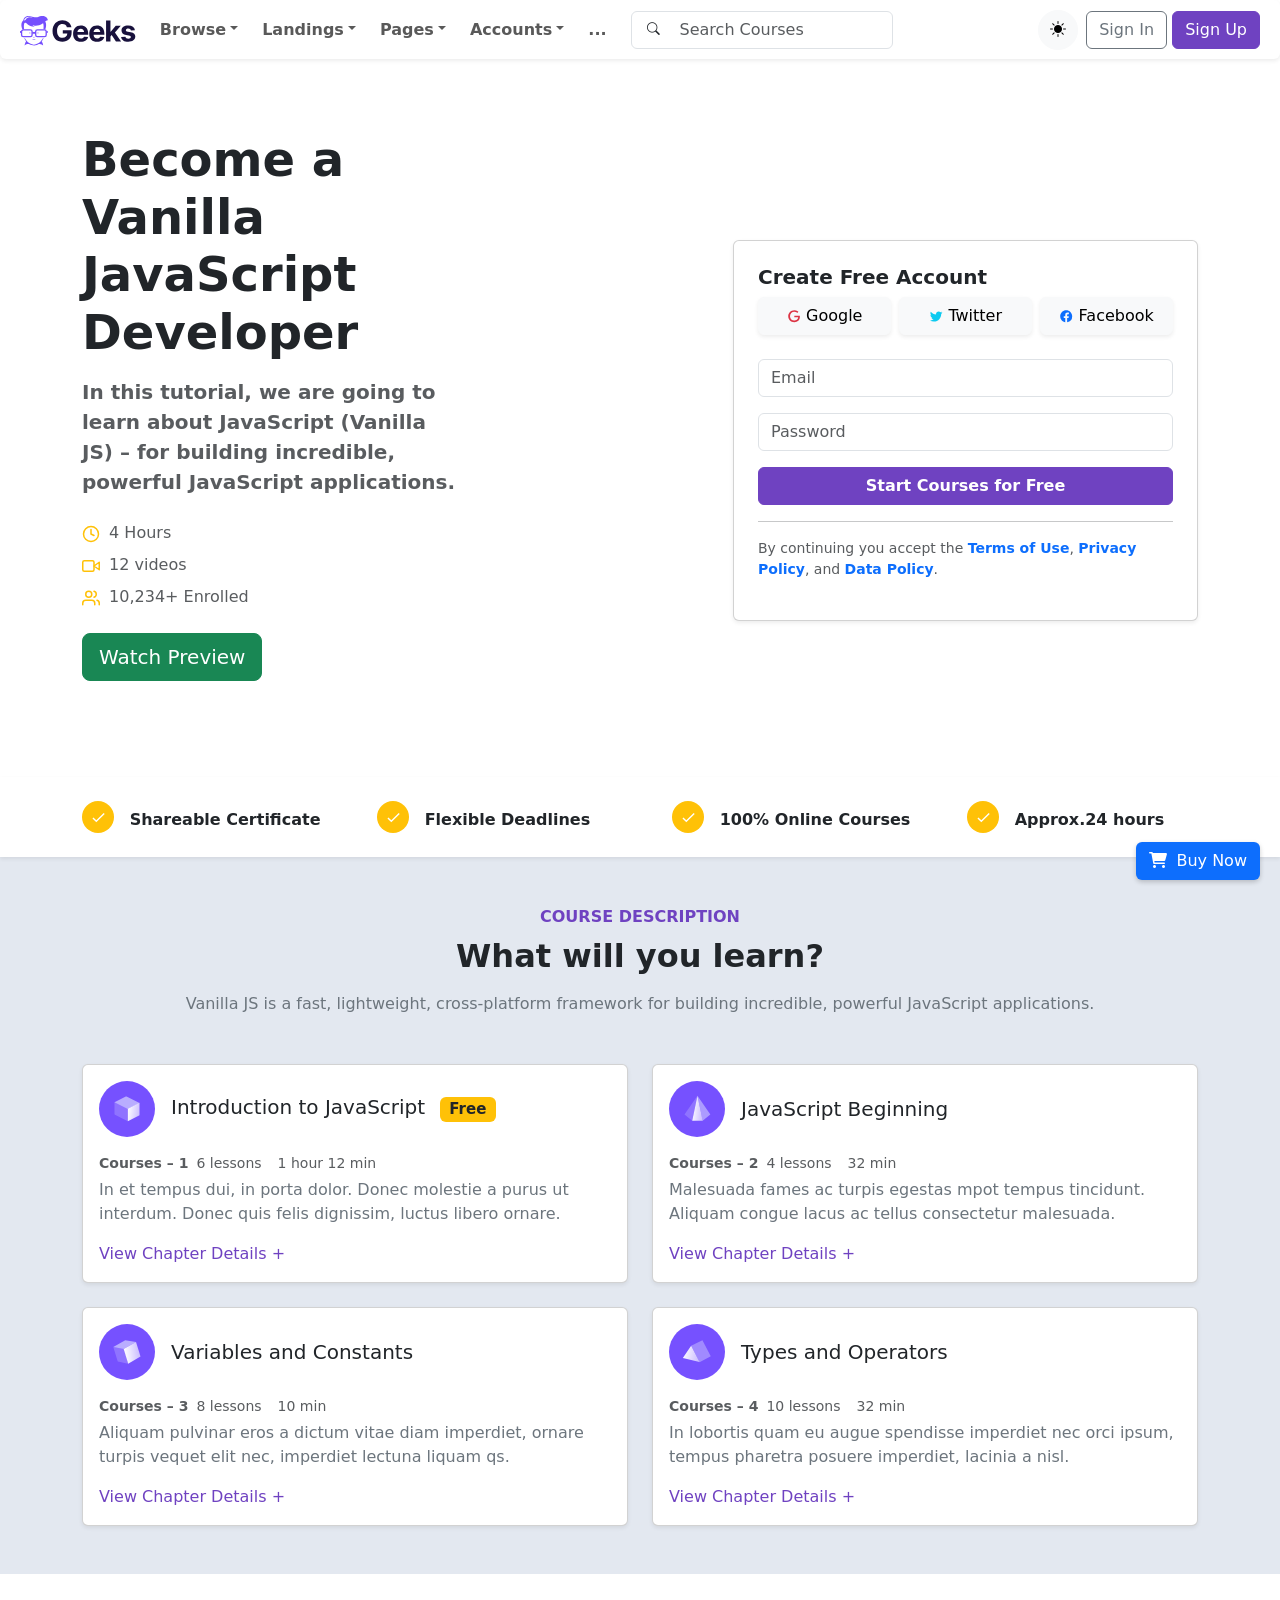
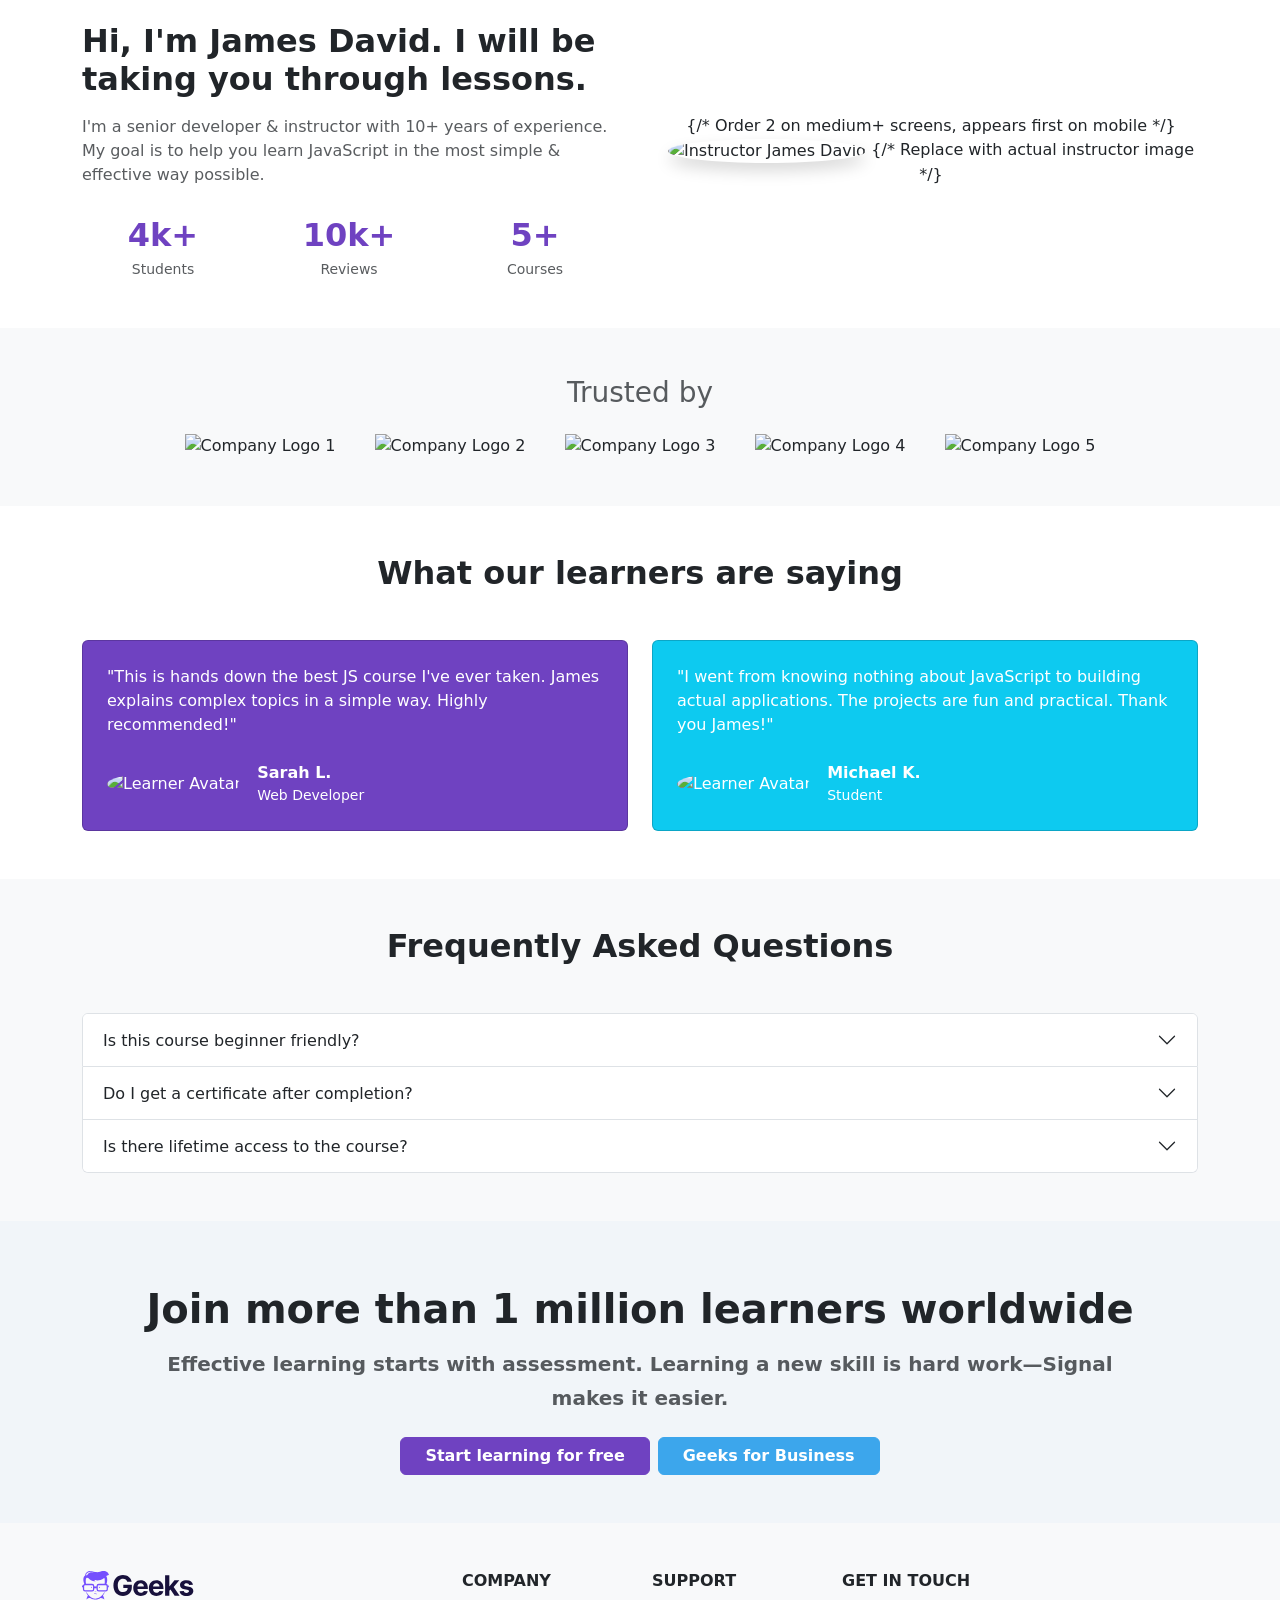
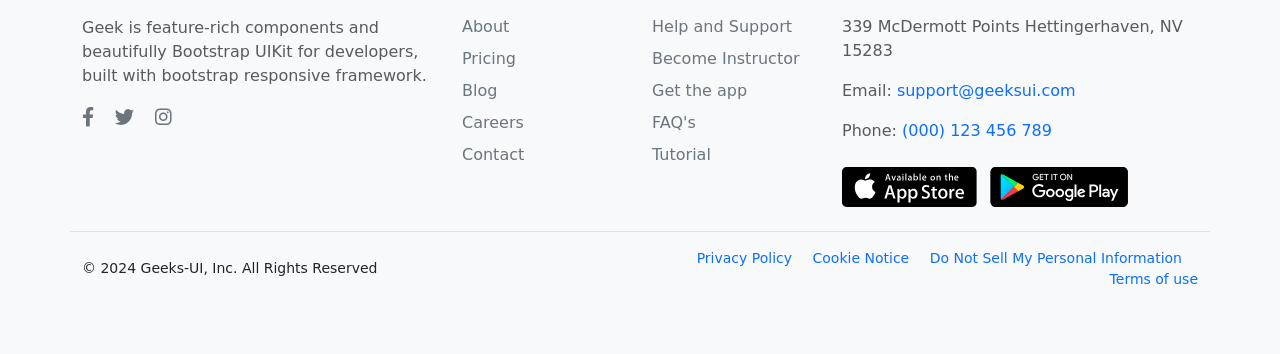
==== index.html @ 20772bb6 "card section finished" ====
<!DOCTYPE html>
<html lang="en">
  <head>
    <meta charset="utf-8" />
    <meta name="viewport" content="width=device-width, initial-scale=1" />

    <link
      href="https://cdn.jsdelivr.net/npm/bootstrap@5.3.3/dist/css/bootstrap.min.css"
      rel="stylesheet"
      integrity="sha384-QWTKZyjpPEjISv5WaRU9OFeRpok6YctnYmDr5pNlyT2bRjXh0JMhjY6hW+ALEwIH"
      crossorigin="anonymous"
    />
    <link
      rel="stylesheet"
      href="https://cdnjs.cloudflare.com/ajax/libs/font-awesome/6.0.0-beta3/css/all.min.css"
    />
    <link
      rel="stylesheet"
      href="https://cdn.jsdelivr.net/npm/bootstrap-icons@1.11.3/font/bootstrap-icons.min.css"
    />

    <link rel="stylesheet" href="style.css" />

    <title>Vanilla JavaScript Developer Course</title>
  </head>
  <body class="m-0 h-100">
    <section>
      <nav
        class="navbar navbar-expand-lg navbar-light bg-white shadow-sm p-2 rounded mb-4"
      >
        <div class="container-fluid">
          <!-- Logo -->
          <a class="navbar-brand fw-bold" href="#">
            <img
              src="./images/logo.svg"
              alt="geeks logo"
              height="30"
              class="d-inline-block align-text-top"
            />
          </a>

          <!-- Toggler -->
          <button
            class="navbar-toggler collapsed"
            type="button"
            data-bs-toggle="collapse"
            data-bs-target="#mainNavbar"
            aria-controls="mainNavbar"
            aria-expanded="false"
            aria-label="Toggle navigation"
          >
            <span class="navbar-toggler-icon"> <span></span></span>
          </button>

          <!-- Menu -->
          <div class="collapse navbar-collapse" id="mainNavbar">
            <ul class="navbar-nav flex-column flex-lg-row gap-lg-2 fw-semibold">
              <!-- Dropdown: Browse -->
              <li class="nav-item dropdown">
                <a
                  class="nav-link dropdown-toggle"
                  href="#"
                  id="browseDropdown"
                  role="button"
                  data-bs-toggle="dropdown"
                  aria-expanded="false"
                  >Browse</a
                >

                <ul class="dropdown-menu" aria-labelledby="browseDropdown">
                  <li><a class="dropdown-item" href="#">Web Development</a></li>
                  <li><a class="dropdown-item" href="#">Design</a></li>
                  <li><a class="dropdown-item" href="#">Mobile App</a></li>
                  <li><a class="dropdown-item" href="#">IT Software</a></li>
                  <li><a class="dropdown-item" href="#">Marketing</a></li>
                  <li><a class="dropdown-item" href="#">Music</a></li>
                  <li><a class="dropdown-item" href="#">Life Style</a></li>
                  <li><a class="dropdown-item" href="#">Business</a></li>
                  <li><a class="dropdown-item" href="#">Photography</a></li>
                </ul>
              </li>

              <!-- Dropdown: Landings -->
              <li class="nav-item dropdown">
                <a
                  class="nav-link dropdown-toggle"
                  href="#"
                  id="landingDropdown"
                  role="button"
                  data-bs-toggle="dropdown"
                  aria-expanded="false"
                  >Landings</a
                >

                <ul class="dropdown-menu" aria-labelledby="landingDropdown">
                  <li>
                    <a class="dropdown-item disabled" href="#">LANDINGS</a>
                  </li>
                  <li><a class="dropdown-item" href="#">Mentor</a></li>
                  <li>
                    <a class="dropdown-item" href="#">Education</a>
                  </li>
                  <li>
                    <a class="dropdown-item" href="#">Home Academy</a>
                  </li>
                  <li>
                    <a class="dropdown-item" href="#">Courses</a>
                  </li>
                  <li>
                    <a class="dropdown-item" href="#">Lead Course</a>
                  </li>
                  <li>
                    <a class="dropdown-item" href="#">Request Access</a>
                  </li>
                  <li>
                    <a class="dropdown-item" href="#">SaaS</a>
                  </li>
                  <li>
                    <a class="dropdown-item" href="#">Job Listing</a>
                  </li>
                </ul>
              </li>

              <!-- Dropdown: Pages -->
              <li class="nav-item dropdown">
                <a
                  class="nav-link dropdown-toggle"
                  href="#"
                  id="pagesDropdown"
                  role="button"
                  data-bs-toggle="dropdown"
                  aria-expanded="false"
                  >Pages</a
                >
                <ul class="dropdown-menu" aria-labelledby="pagesDropdown">
                  <li>
                    <a class="dropdown-item" href="#">Courses</a>
                  </li>
                  <li>
                    <a class="dropdown-item" href="#">Paths</a>
                  </li>
                  <li>
                    <a class="dropdown-item" href="#">Blog</a>
                  </li>
                  <li>
                    <a class="dropdown-item" href="#">Career</a>
                  </li>
                  <li>
                    <a class="dropdown-item" href="#">Portfolio</a>
                  </li>
                  <li>
                    <a class="dropdown-item" href="#">Mentor</a>
                  </li>
                  <li>
                    <a class="dropdown-item" href="#">Job</a>
                  </li>
                  <li>
                    <a class="dropdown-item" href="#">Specialty</a>
                  </li>
                  <li><hr class="dropdown-divider" /></li>
                  <li>
                    <a class="dropdown-item" href="#">About</a>
                  </li>
                  <li>
                    <a class="dropdown-item" href="#">Help Center</a>
                  </li>
                  <li>
                    <a class="dropdown-item" href="#">Pricing</a>
                  </li>
                  <li>
                    <a class="dropdown-item" href="#">Compare Plan</a>
                  </li>
                  <li>
                    <a class="dropdown-item" href="#">Contact</a>
                  </li>
                </ul>
              </li>

              <!-- Dropdown: Accounts -->
              <li class="nav-item dropdown">
                <a
                  class="nav-link dropdown-toggle"
                  href="#"
                  id="accountsDropdown"
                  role="button"
                  data-bs-toggle="dropdown"
                  aria-expanded="false"
                  >Accounts</a
                >
                <ul class="dropdown-menu" aria-labelledby="accountsDropdown">
                  <li>
                    <a class="dropdown-item disabled" href="#">Accounts</a>
                  </li>
                  <li>
                    <a class="dropdown-item" href="#">Instructor</a>
                  </li>
                  <li>
                    <a class="dropdown-item" href="#">Students</a>
                  </li>
                  <li>
                    <a class="dropdown-item" href="#">Admin</a>
                  </li>
                  <li><hr class="dropdown-divider" /></li>
                  <li>
                    <a class="dropdown-item" href="#">Sign In</a>
                  </li>

                  <li>
                    <a class="dropdown-item" href="#">Sign Up</a>
                  </li>
                  <li>
                    <a class="dropdown-item" href="#">Forgot Password</a>
                  </li>
                  <li>
                    <a class="dropdown-item" href="#">Edit Profile</a>
                  </li>
                  <li>
                    <a class="dropdown-item" href="#">Security</a>
                  </li>
                  <li>
                    <a class="dropdown-item" href="#">Social Profiles</a>
                  </li>
                  <li>
                    <a class="dropdown-item" href="#">Notifications</a>
                  </li>
                  <li>
                    <a class="dropdown-item" href="#">Privacy Settings</a>
                  </li>
                  <li>
                    <a class="dropdown-item" href="#">Delete Profile</a>
                  </li>
                  <li>
                    <a class="dropdown-item" href="#">Linked Accounts</a>
                  </li>
                </ul>
              </li>

              <!-- Dropdown: ... -->
              <li class="nav-item dropdown">
                <a
                  class="nav-link"
                  href="#"
                  id="moreDropdown"
                  role="button"
                  data-bs-toggle="dropdown"
                  aria-expanded="false"
                  >...</a
                >
                <ul class="dropdown-menu" aria-labelledby="moreDropdown">
                  <li>
                    <a class="dropdown-item" href="#">
                      <div>Documentation</div>
                      <small class="text-muted"
                        >Browse the all documentation</small
                      >
                    </a>
                  </li>
                  <li>
                    <a class="dropdown-item" href="#">
                      <div>
                        Snippets <span class="custom-bg-blue">New</span>
                      </div>
                      <small class="text-muted">Bunch of Snippet</small>
                    </a>
                  </li>
                  <li>
                    <a class="dropdown-item" href="#">
                      <div>Changelog v3.0.0</div>
                      <small class="text-muted">See what's new</small>
                    </a>
                  </li>
                </ul>
              </li>
            </ul>

            <!-- Search -->
            <form class="d-flex mt-3 mt-lg-0 ms-lg-3 position-relative">
              <i
                class="bi bi-search position-absolute top-50 start-0 translate-middle-y ms-3"
                style="font-size: 0.8rem"
              ></i>
              <input
                class="form-control ps-5"
                type="search"
                placeholder="Search Courses"
                aria-label="Search"
              />
            </form>

            <!-- Buttons -->
            <!-- Top layout: shown only on lg and larger screens -->
            <div
              class="d-none d-lg-flex flex-column flex-sm-row align-items-start align-items-lg-center mt-3 mt-lg-0 ms-lg-auto gap-2"
            >
              <button
                class="btn btn-light rounded-circle d-flex justify-content-center align-items-center"
                style="width: 40px; height: 40px"
              >
                <i class="bi bi-sun-fill"></i>
              </button>
              <div>
                <a href="#" class="btn btn-outline-secondary">Sign In</a>
                <a href="#" class="btn text-white custom-btn-purple">Sign Up</a>
              </div>
            </div>

            <!-- Mobile layout: shown only on screens smaller than lg -->
            <div
              class="d-flex d-lg-none justify-content-between align-items-center w-100 mt-3 mt-lg-0"
            >
              <!-- Left side: Sun button -->
              <button
                class="btn btn-light rounded-circle d-flex justify-content-center align-items-center"
                style="width: 40px; height: 40px"
              >
                <i class="bi bi-sun-fill"></i>
              </button>

              <!-- Right side: Sign In / Sign Up -->
              <div>
                <a href="#" class="btn btn-outline-secondary">Sign In</a>
                <a href="#" class="btn text-white custom-btn-purple">Sign Up</a>
              </div>
            </div>
          </div>
        </div>
      </nav>
    </section>
    <section class="py-5">
      <div class="container">
        <div class="d-lg-flex g-4 align-items-center">
          <div class="d-flex justify-content-center justify-content-lg-start">
            <div class="col-lg-7 text-center text-lg-start">
              <h1 class="display-5 fw-bold mb-3 ls-sm">
                Become a Vanilla
                <br />JavaScript Developer
              </h1>
              <p class="lead mb-4 text-muted fw-semibold">
                In this tutorial, we are going to learn about JavaScript
                (Vanilla JS) – for building incredible, powerful JavaScript
                applications.
              </p>
              <ul class="list-unstyled mb-4">
                <li class="mb-2">
                  <svg
                    xmlns="http://www.w3.org/2000/svg"
                    width="18"
                    height="18"
                    viewBox="0 0 24 24"
                    fill="none"
                    stroke="currentColor"
                    stroke-width="2"
                    stroke-linecap="round"
                    stroke-linejoin="round"
                    class="me-1 text-warning"
                  >
                    <circle cx="12" cy="12" r="10"></circle>
                    <polyline points="12 6 12 12 16 14"></polyline>
                  </svg>
                  <a class="text-muted me-2">4 Hours</a>
                </li>

                <li class="mb-2">
                  <svg
                    xmlns="http://www.w3.org/2000/svg"
                    width="18"
                    height="18"
                    viewBox="0 0 24 24"
                    fill="none"
                    stroke="currentColor"
                    stroke-width="2"
                    stroke-linecap="round"
                    stroke-linejoin="round"
                    class="me-1 text-warning"
                  >
                    <polygon points="23 7 16 12 23 17 23 7"></polygon>
                    <rect
                      x="1"
                      y="5"
                      width="15"
                      height="14"
                      rx="2"
                      ry="2"
                    ></rect>
                  </svg>
                  <a class="text-muted me-2">12 videos</a>
                </li>

                <li class="mb-2">
                  <svg
                    xmlns="http://www.w3.org/2000/svg"
                    width="18"
                    height="18"
                    viewBox="0 0 24 24"
                    fill="none"
                    stroke="currentColor"
                    stroke-width="2"
                    stroke-linecap="round"
                    stroke-linejoin="round"
                    class="me-1 text-warning"
                  >
                    <path d="M17 21v-2a4 4 0 0 0-4-4H5a4 4 0 0 0-4 4v2"></path>
                    <circle cx="9" cy="7" r="4"></circle>
                    <path d="M23 21v-2a4 4 0 0 0-3-3.87"></path>
                    <path d="M16 3.13a4 4 0 0 1 0 7.75"></path>
                  </svg>
                  <a class="text-muted me-2">10,234+ Enrolled</a>
                </li>
              </ul>
              <a href="#" class="btn btn-success btn-lg mb-5">Watch Preview</a>
            </div>
          </div>

          <div class="col-lg-5">
            <div class="card shadow-sm">
              <div class="card-body p-4">
                <h5 class="card-title fw-bold">Create Free Account</h5>

                <div class="row g-2 mb-4">
                  <div class="col-4">
                    <button
                      type="button"
                      class="btn btn-light shadow-sm w-100 btn-social"
                    >
                      <svg
                        viewBox="0 0 24 24"
                        style="width: 0.9rem; height: 0.9rem"
                        role="presentation"
                        class="text-danger"
                      >
                        <path
                          d="M21.35,11.1H12.18V13.83H18.69C18.36,17.64 15.19,19.27 12.19,19.27C8.36,19.27 5,16.25 5,12C5,7.9 8.2,4.73 12.2,4.73C15.29,4.73 17.1,6.7 17.1,6.7L19,4.72C19,4.72 16.56,2 12.1,2C6.42,2 2.03,6.8 2.03,12C2.03,17.05 6.16,22 12.25,22C17.6,22 21.5,18.33 21.5,12.91C21.5,11.76 21.35,11.1 21.35,11.1V11.1Z"
                          style="fill: currentcolor"
                        ></path>
                      </svg>
                      Google
                    </button>
                  </div>
                  <div class="col-4">
                    <button
                      type="button"
                      class="btn btn-light shadow-sm w-100 btn-social"
                    >
                      <svg
                        viewBox="0 0 24 24"
                        style="width: 0.9rem; height: 0.9rem"
                        role="presentation"
                        class="text-info"
                      >
                        <path
                          d="M22.46,6C21.69,6.35 20.86,6.58 20,6.69C20.88,6.16 21.56,5.32 21.88,4.31C21.05,4.81 20.13,5.16 19.16,5.36C18.37,4.5 17.26,4 16,4C13.65,4 11.73,5.92 11.73,8.29C11.73,8.63 11.77,8.96 11.84,9.27C8.28,9.09 5.11,7.38 3,4.79C2.63,5.42 2.42,6.16 2.42,6.94C2.42,8.43 3.17,9.75 4.33,10.5C3.62,10.5 2.96,10.3 2.38,10C2.38,10 2.38,10 2.38,10.03C2.38,12.11 3.86,13.85 5.82,14.24C5.46,14.34 5.08,14.39 4.69,14.39C4.42,14.39 4.15,14.36 3.89,14.31C4.43,16 6,17.26 7.89,17.29C6.43,18.45 4.58,19.13 2.56,19.13C2.22,19.13 1.88,19.11 1.54,19.07C3.44,20.29 5.7,21 8.12,21C16,21 20.33,14.46 20.33,8.79C20.33,8.6 20.33,8.42 20.32,8.23C21.16,7.63 21.88,6.87 22.46,6Z"
                          style="fill: currentcolor"
                        ></path>
                      </svg>
                      Twitter
                    </button>
                  </div>
                  <div class="col-4">
                    <button
                      type="button"
                      class="btn btn-light shadow-sm w-100 btn-social"
                    >
                      <svg
                        viewBox="0 0 24 24"
                        style="width: 0.9rem; height: 0.9rem"
                        role="presentation"
                        class="text-primary"
                      >
                        <path
                          d="M12 2.04C6.5 2.04 2 6.53 2 12.06C2 17.06 5.66 21.21 10.44 21.96V14.96H7.9V12.06H10.44V9.85C10.44 7.34 11.93 5.96 14.22 5.96C15.31 5.96 16.45 6.15 16.45 6.15V8.62H15.19C13.95 8.62 13.56 9.39 13.56 10.18V12.06H16.34L15.89 14.96H13.56V21.96A10 10 0 0 0 22 12.06C22 6.53 17.5 2.04 12 2.04Z"
                          style="fill: currentcolor"
                        ></path>
                      </svg>
                      Facebook
                    </button>
                  </div>
                </div>

                <form>
                  <div class="mb-3">
                    <input
                      type="email"
                      class="form-control"
                      id="email"
                      placeholder="Email"
                    />
                  </div>
                  <div class="mb-3">
                    <input
                      type="password"
                      class="form-control"
                      id="password"
                      placeholder="Password"
                    />
                  </div>
                  <div class="d-grid">
                    <button
                      type="submit"
                      class="btn btn-primary fw-bold custom-btn-purple"
                    >
                      Start Courses for Free
                    </button>
                  </div>
                </form>

                <hr />
                <p class="small text-muted mt-3">
                  By continuing you accept the
                  <a href="#" class="text-decoration-none fw-semibold"
                    >Terms of Use</a
                  >,
                  <a href="#" class="text-decoration-none fw-semibold"
                    >Privacy Policy</a
                  >, and
                  <a href="#" class="text-decoration-none fw-semibold"
                    >Data Policy</a
                  >.
                </p>
              </div>
            </div>
          </div>
        </div>
      </div>
    </section>
    <section class="py-4 shadow-sm position-relative bg-white">
      <div class="container">
        <div class="d-lg-flex gap-3">
          <div class="col-lg-3 col-md-6 col-sm-12">
            <div class="text-dark fw-semi-bold lh-1 fs-4 mb-3 mb-lg-0">
              <span
                class="d-inline-flex justify-content-center align-items-center rounded-circle bg-warning text-white me-2"
                style="width: 32px; height: 32px"
              >
                <svg
                  viewBox="0 0 24 24"
                  style="width: 1.05rem; height: 1.05rem"
                  role="presentation"
                >
                  <path
                    d="M21,7L9,19L3.5,13.5L4.91,12.09L9,16.17L19.59,5.59L21,7Z"
                    fill="currentColor"
                  ></path>
                </svg>
              </span>

              <span class="fs-6 fw-semibold">Shareable Certificate</span>
            </div>
          </div>
          <div class="col-lg-3 col-md-6 col-sm-12">
            <div class="text-dark fw-semi-bold lh-1 fs-4 mb-3 mb-lg-0">
              <span
                class="d-inline-flex justify-content-center align-items-center rounded-circle bg-warning text-white me-2"
                style="width: 32px; height: 32px"
              >
                <svg
                  viewBox="0 0 24 24"
                  style="width: 1.05rem; height: 1.05rem"
                  role="presentation"
                >
                  <path
                    d="M21,7L9,19L3.5,13.5L4.91,12.09L9,16.17L19.59,5.59L21,7Z"
                    fill="currentColor"
                  ></path>
                </svg>
              </span>

              <span class="fs-6 fw-semibold">Flexible Deadlines</span>
            </div>
          </div>
          <div class="col-lg-3 col-md-6 col-sm-12">
            <div class="text-dark fw-semi-bold lh-1 fs-4 mb-3 mb-lg-0">
              <span
                class="d-inline-flex justify-content-center align-items-center rounded-circle bg-warning text-white me-2"
                style="width: 32px; height: 32px"
              >
                <svg
                  viewBox="0 0 24 24"
                  style="width: 1.05rem; height: 1.05rem"
                  role="presentation"
                >
                  <path
                    d="M21,7L9,19L3.5,13.5L4.91,12.09L9,16.17L19.59,5.59L21,7Z"
                    fill="currentColor"
                  ></path>
                </svg>
              </span>

              <span class="fs-6 fw-semibold">100% Online Courses</span>
            </div>
          </div>
          <div class="col-lg-3 col-md-6 col-sm-12">
            <div class="text-dark fw-semi-bold lh-1 fs-4 mb-3 mb-lg-0">
              <span
                class="d-inline-flex justify-content-center align-items-center rounded-circle bg-warning text-white me-2"
                style="width: 32px; height: 32px"
              >
                <svg
                  viewBox="0 0 24 24"
                  style="width: 1.05rem; height: 1.05rem"
                  role="presentation"
                >
                  <path
                    d="M21,7L9,19L3.5,13.5L4.91,12.09L9,16.17L19.59,5.59L21,7Z"
                    fill="currentColor"
                  ></path>
                </svg>
              </span>

              <span class="fs-6 fw-semibold">Approx.24 hours</span>
            </div>
          </div>
        </div>
      </div>
    </section>

    <section class="py-5" style="background-color: #e3e8f0">
        <div class="container">
          <!-- Header -->
          <p class="text-center text-uppercase custom-text-purple mb-2 small fs-6 fw-semibold">Course Description</p>
          <h2 class="text-center fw-bold mb-3">What will you learn?</h2>
          <p class="text-center text-secondary mb-5">
            Vanilla JS is a fast, lightweight, cross-platform framework for building incredible, powerful JavaScript applications.
          </p>
      
          <!-- Cards Grid -->
          <div class="row row-cols-1 row-cols-md-2 g-4">
            <!-- Card 1 -->
            <div class="col">
              <div class="card h-100 shadow-sm">
                <div class="card-body">
                  <div class="d-flex align-items-center mb-3">
                    <div class="icon-circle me-3">
                      <img src="./images/java-intro.svg" alt="" style="width:60px; height:60px;">
                    </div>
                    <h5 class="card-title mb-0">
                      Introduction to JavaScript
                      <span class="badge bg-warning text-dark ms-2">Free</span>
                    </h5>
                  </div>
                  <p class="text-muted small mb-1">
                    <strong>Courses – 1</strong><span class="mx-2">6 lessons</span><span class="mx-2">1 hour 12 min</span>
                  </p>
                  <p class="text-secondary mb-3">
                    In et tempus dui, in porta dolor. Donec molestie a purus ut interdum. Donec quis felis dignissim, luctus libero ornare.
                  </p>
                  <a href="#" class="custom-text-purple text-decoration-none">View Chapter Details +</a>
                </div>
              </div>
            </div>
      
            <!-- Card 2 -->
            <div class="col">
              <div class="card h-100 shadow-sm">
                <div class="card-body">
                  <div class="d-flex align-items-center mb-3">
                    <div class="icon-circle me-3">
                      <img src="./images/javascript.svg" alt="" style="width:60px; height:60px;">
                    </div>
                    <h5 class="card-title mb-0">JavaScript Beginning</h5>
                  </div>
                  <p class="text-muted small mb-1">
                    <strong>Courses – 2</strong><span class="mx-2">4 lessons</span><span class="mx-2">32 min</span>
                  </p>
                  <p class="text-secondary mb-3">
                    Malesuada fames ac turpis egestas mpot tempus tincidunt. Aliquam congue lacus ac tellus consectetur malesuada.
                  </p>
                  <a href="#" class="custom-text-purple text-decoration-none">View Chapter Details +</a>
                </div>
              </div>
            </div>
      
            <!-- Card 3 -->
            <div class="col">
              <div class="card h-100 shadow-sm">
                <div class="card-body">
                  <div class="d-flex align-items-center mb-3">
                    <div class="icon-circle me-3">
                      <img src="./images/Variables-Constants.svg" alt="" style="width:60px; height:60px;">
                    </div>
                    <h5 class="card-title mb-0">Variables and Constants</h5>
                  </div>
                  <p class="text-muted small mb-1">
                    <strong>Courses – 3</strong><span class="mx-2">8 lessons</span><span class="mx-2">10 min</span>
                  </p>
                  <p class="text-secondary mb-3">
                    Aliquam pulvinar eros a dictum vitae diam imperdiet, ornare turpis vequet elit nec, imperdiet lectuna liquam qs.
                  </p>
                  <a href="#" class="custom-text-purple text-decoration-none">View Chapter Details +</a>
                </div>
              </div>
            </div>
      
            <!-- Card 4 -->
            <div class="col">
              <div class="card h-100 shadow-sm">
                <div class="card-body">
                  <div class="d-flex align-items-center mb-3">
                    <div class="icon-circle me-3">
                      <img src="./images/Types-Operators.svg" alt="" style="width:60px; height:60px;">
                    </div>
                    <h5 class="card-title mb-0">Types and Operators</h5>
                  </div>
                  <p class="text-muted small mb-1">
                    <strong>Courses – 4</strong><span class="mx-2">10 lessons</span><span class="mx-2">32 min</span>
                  </p>
                  <p class="text-secondary mb-3">
                    In lobortis quam eu augue spendisse imperdiet nec orci ipsum, tempus pharetra posuere imperdiet, lacinia a nisl.
                  </p>
                  <a href="#" class="custom-text-purple text-decoration-none">View Chapter Details +</a>
                </div>
              </div>
            </div>
          </div>
        </div>
      </section>
    </section>

    <section class="py-5">
      <div class="container">
        <div class="row g-5 align-items-center">
          <div class="col-md-6 order-md-1">
            <h2 class="fw-bold mb-3">
              Hi, I'm James David. I will be taking you through lessons.
            </h2>
            <p class="text-muted mb-4">
              I'm a senior developer & instructor with 10+ years of experience.
              My goal is to help you learn JavaScript in the most simple &
              effective way possible.
            </p>
            <div class="row text-center">
              <div class="col-4">
                <div class="fs-2 fw-bold custom-text-purple">4k+</div>
                <div class="text-muted small">Students</div>
              </div>
              <div class="col-4">
                <div class="fs-2 fw-bold custom-text-purple">10k+</div>
                <div class="text-muted small">Reviews</div>
              </div>
              <div class="col-4">
                <div class="fs-2 fw-bold custom-text-purple">5+</div>
                <div class="text-muted small">Courses</div>
              </div>
            </div>
          </div>
          <div class="col-md-6 order-md-2 text-center">
            {/* Order 2 on medium+ screens, appears first on mobile */}
            <img
              src="https://via.placeholder.com/300"
              class="img-fluid rounded-circle shadow"
              alt="Instructor James David"
            />
            {/* Replace with actual instructor image */}
          </div>
        </div>
      </div>
    </section>

    <section class="py-5 bg-light">
      <div class="container text-center">
        <h3 class="text-muted mb-4">Trusted by</h3>
        <div class="row justify-content-center align-items-center g-4">
          <div class="col-6 col-sm-4 col-md-2">
            <img src="" class="img-fluid" alt="Company Logo 1" />
          </div>
          <div class="col-6 col-sm-4 col-md-2">
            <img src="" class="img-fluid" alt="Company Logo 2" />
          </div>
          <div class="col-6 col-sm-4 col-md-2">
            <img src="" class="img-fluid" alt="Company Logo 3" />
          </div>
          <div class="col-6 col-sm-4 col-md-2">
            <img src="" class="img-fluid" alt="Company Logo 4" />
          </div>
          <div class="col-6 col-sm-4 col-md-2">
            <img src="" class="img-fluid" alt="Company Logo 5" />
          </div>
        </div>
      </div>
    </section>

    <section class="py-5">
      <div class="container">
        <h2 class="text-center fw-bold mb-5">What our learners are saying</h2>
        <div class="row g-4">
          <div class="col-md-6">
            <div class="card h-100 text-white custom-bg-purple">
              <div class="card-body p-4">
                <p class="card-text mb-4">
                  "This is hands down the best JS course I've ever taken. James
                  explains complex topics in a simple way. Highly recommended!"
                </p>
                <div class="d-flex align-items-center">
                  <img
                    src="https://via.placeholder.com/50"
                    class="rounded-circle me-3"
                    alt="Learner Avatar"
                  />
                  <div>
                    <div class="fw-bold">Sarah L.</div>
                    <div class="small">Web Developer</div>
                  </div>
                </div>
              </div>
            </div>
          </div>
          <div class="col-md-6">
            <div class="card h-100 text-white custom-bg-blue">
              <div class="card-body p-4">
                <p class="card-text mb-4">
                  "I went from knowing nothing about JavaScript to building
                  actual applications. The projects are fun and practical. Thank
                  you James!"
                </p>
                <div class="d-flex align-items-center">
                  <img
                    src="https://via.placeholder.com/50"
                    class="rounded-circle me-3"
                    alt="Learner Avatar"
                  />
                  <div>
                    <div class="fw-bold">Michael K.</div>
                    <div class="small">Student</div>
                  </div>
                </div>
              </div>
            </div>
          </div>
        </div>
      </div>
    </section>

    <section class="py-5 bg-light">
      <div class="container">
        <h2 class="text-center fw-bold mb-5">Frequently Asked Questions</h2>
        <div class="accordion" id="faqAccordion">
          <div class="accordion-item">
            <h2 class="accordion-header" id="headingOne">
              <button
                class="accordion-button collapsed"
                type="button"
                data-bs-toggle="collapse"
                data-bs-target="#collapseOne"
                aria-expanded="false"
                aria-controls="collapseOne"
              >
                Is this course beginner friendly?
              </button>
            </h2>
            <div
              id="collapseOne"
              class="accordion-collapse collapse"
              aria-labelledby="headingOne"
              data-bs-parent="#faqAccordion"
            >
              <div class="accordion-body">
                Yes! This course is designed for absolute beginners with no
                prior JavaScript knowledge, as well as those looking to refresh
                their skills. We start from the very basics.
              </div>
            </div>
          </div>
          <div class="accordion-item">
            <h2 class="accordion-header" id="headingTwo">
              <button
                class="accordion-button collapsed"
                type="button"
                data-bs-toggle="collapse"
                data-bs-target="#collapseTwo"
                aria-expanded="false"
                aria-controls="collapseTwo"
              >
                Do I get a certificate after completion?
              </button>
            </h2>
            <div
              id="collapseTwo"
              class="accordion-collapse collapse"
              aria-labelledby="headingTwo"
              data-bs-parent="#faqAccordion"
            >
              <div class="accordion-body">
                Absolutely! Upon successful completion of all modules and
                projects, you will receive a verifiable certificate that you can
                add to your LinkedIn profile or resume.
              </div>
            </div>
          </div>
          <div class="accordion-item">
            <h2 class="accordion-header" id="headingThree">
              <button
                class="accordion-button collapsed"
                type="button"
                data-bs-toggle="collapse"
                data-bs-target="#collapseThree"
                aria-expanded="false"
                aria-controls="collapseThree"
              >
                Is there lifetime access to the course?
              </button>
            </h2>
            <div
              id="collapseThree"
              class="accordion-collapse collapse"
              aria-labelledby="headingThree"
              data-bs-parent="#faqAccordion"
            >
              <div class="accordion-body">
                Yes, you pay once and get lifetime access to all course
                materials, including any future updates and additions. You can
                learn at your own pace.
              </div>
            </div>
          </div>
        </div>
      </div>
    </section>

    <section
      class="d-flex align-items-center justify-content-center py-lg-5 py-4"
      style="
        background-image: url(https://geeks-react.netlify.app/static/media/course-graphics.171832eb5421ed89e4654944532c6886.svg);
        background-repeat: no-repeat;
        background-size: cover;
        background-position: center; /* Good practice for cover */
        background-color: #f1f5f9;
      "
    >
      <div class="container text-center">
        <h2 class="fw-semibold mb-3 mt-3 fs-1">
          Join more than 1 million learners worldwide
        </h2>
        <p class="text-muted mb-1 fw-semibold fs-5 text-break text-center">
          Effective learning starts with assessment. Learning a new skill is
          hard work—Signal
        </p>
        <p class="text-muted mb-4 fw-semibold fs-5 text-break text-center">
          makes it easier.
        </p>
        <div class="d-grid gap-2 d-sm-flex justify-content-sm-center">
          <a
            href="#"
            class="btn btn-primary btn-md fw-semibold custom-btn-purple px-4 gap-3"
          >
            Start learning for free
          </a>
          <a href="#" class="btn btn-geeks-blue btn-md fw-semibold px-4">
            Geeks for Business
          </a>
        </div>
      </div>
    </section>

    <footer class="footer-bg pt-5 pb-5">
      <div class="container">
        <div class="row gy-4">
          <div class="col-lg-4 col-md-6 mb-4 mb-lg-0">
            <h5 class="mb-3">
              <img src="./images/logo.svg" alt="Geeks Logo Icon" />
            </h5>
            <p class="text-muted">
              Geek is feature-rich components and beautifully Bootstrap UIKit
              for developers, built with bootstrap responsive framework.
            </p>
            <div class="mt-3">
              <a href="#" class="social-icon"
                ><i class="fab fa-facebook-f"></i
              ></a>
              <a href="#" class="social-icon"><i class="fab fa-twitter"></i></a>
              <a href="#" class="social-icon"
                ><i class="fab fa-instagram"></i
              ></a>
            </div>
          </div>

          <div class="col-lg-2 col-md-6 mb-4 mb-lg-0">
            <h6 class="text-uppercase fw-bold mb-4">Company</h6>
            <ul class="list-unstyled footer-links">
              <li class="mb-2"><a href="#">About</a></li>
              <li class="mb-2"><a href="#">Pricing</a></li>
              <li class="mb-2"><a href="#">Blog</a></li>
              <li class="mb-2"><a href="#">Careers</a></li>
              <li class="mb-2"><a href="#">Contact</a></li>
            </ul>
          </div>

          <div class="col-lg-2 col-md-6 mb-4 mb-lg-0">
            <h6 class="text-uppercase fw-bold mb-4">Support</h6>
            <ul class="list-unstyled footer-links">
              <li class="mb-2"><a href="#">Help and Support</a></li>
              <li class="mb-2"><a href="#">Become Instructor</a></li>
              <li class="mb-2"><a href="#">Get the app</a></li>
              <li class="mb-2"><a href="#">FAQ's</a></li>
              <li class="mb-2"><a href="#">Tutorial</a></li>
            </ul>
          </div>

          <div class="col-lg-4 col-md-6 mb-lg-0">
            <h6 class="text-uppercase fw-bold mb-4">Get in touch</h6>
            <p class="text-muted">
              339 McDermott Points Hettingerhaven, NV 15283
            </p>
            <p class="text-muted">
              Email:
              <a href="mailto:support@geeksui.com" class="footer-links"
                >support@geeksui.com</a
              >
            </p>
            <p class="text-muted">
              Phone:
              <a href="tel:000123456789" class="footer-links"
                >(000) 123 456 789</a
              >
            </p>
            <div class="mt-2">
              <img
                src="./images/apple.svg"
                alt="Download on the App Store"
                class="app-store-btn"
              />

              <img
                class="app-store-btn"
                src="./images/google-play.svg"
                alt="Get it on Google Play"
              />
            </div>
          </div>
        </div>

        <div class="row footer-bottom mt-4 align-items-center">
          <div class="col-md-6 text-center text-md-start mb-2 mb-md-0">
            <span>© 2024 Geeks-UI, Inc. All Rights Reserved</span>
          </div>
          <div class="col-md-6 text-center text-md-end">
            <a href="#" class="footer-links me-3">Privacy Policy</a>
            <a href="#" class="footer-links me-3">Cookie Notice</a>
            <a href="#" class="footer-links me-3"
              >Do Not Sell My Personal Information</a
            >
            <a href="#" class="footer-links">Terms of use</a>
          </div>
        </div>
      </div>
    </footer>
    <div class="fixed-buttons">
      <button class="btn btn-buy-now">
        <i class="fas fa-shopping-cart me-1"></i> Buy Now
      </button>
    </div>

    <script
      src="https://cdn.jsdelivr.net/npm/bootstrap@5.3.3/dist/js/bootstrap.bundle.min.js"
      integrity="sha384-YvpcrYf0tY3lHB60NNkmXc5s9fDVZLESaAA55NDzOxhy9GkcIdslK1eN7N6jIeHz"
      crossorigin="anonymous"
    ></script>
  </body>
</html>
---- style.css ----
/* Import Fonts (Optional - Example using Google Fonts) */
@import url("https://fonts.googleapis.com/css2?family=Poppins:wght@400;500;700&display=swap"); /* Example font */

body {
  /* font-family: 'Poppins', sans-serif; */ /* Uncomment to use the imported font */
  font-family: system-ui, -apple-system, "Segoe UI", Roboto, "Helvetica Neue",
    "Noto Sans", "Liberation Sans", Arial, sans-serif, "Apple Color Emoji",
    "Segoe UI Emoji", "Segoe UI Symbol", "Noto Color Emoji"; /* Default Bootstrap 5 font stack */
}
a {
  text-decoration: none;
}

/* Custom Button Colors */
.custom-btn-green {
  background-color: #198754; /* Bootstrap success green - Adjust as needed */
  border-color: #198754; /* Adjust as needed */
}
.custom-btn-green:hover {
  background-color: #157347; /* Darker green on hover */
  border-color: #146c43;
}

.custom-btn-purple {
  background-color: #6f42c1; /* Example purple - Adjust to match image */
  border-color: #6f42c1;
  color: white;
}
.custom-btn-purple:hover {
  background-color: #5a349b; /* Darker purple */
  border-color: #53308f;
  color: white;
}
.btn-geeks-blue {
  background-color: #3ca6ec;
  border-color: #3ca6ec;
  color: #fff; /* Use white text for better contrast */
}

/* Define hover, focus, and active states for better UX */
.btn-geeks-blue:hover,
.btn-geeks-blue:focus,
.btn-geeks-blue:active {
  background-color: #2a8bcc; /* A slightly darker shade for interaction */
  border-color: #2a8bcc; /* Match the darker shade */
  color: #fff;
}
.icon-circle {
  width: 56px;
  height: 56px;
  background-color: #7651ff;
  border-radius: 50%;
  display: flex;
  align-items: center;
  justify-content: center;
}

/* Custom Text Colors */
.custom-text-purple {
  color: #6f42c1; /* Example purple - Adjust to match image */
}

/* Custom Background Colors for Testimonials */
.custom-bg-purple {
  background-color: #6f42c1; /* Example purple - Adjust */
}

.custom-bg-blue {
  background-color: #0dcaf0; /* Bootstrap info cyan/blue - Adjust */
}

/* Optional: Style Accordion Buttons */
.accordion-button:not(.collapsed) {
  color: #0c63e4; /* Default Bootstrap blue */
  background-color: #e7f1ff; /* Default Bootstrap blue */
}

.accordion-button:focus {
  box-shadow: 0 0 0 0.25rem rgba(13, 110, 253, 0.25); /* Default Bootstrap blue focus */
}

/* Ensure footer links aren't underlined by default */
footer a.text-muted:hover {
  color: #495057 !important; /* Darker text on hover */
  text-decoration: underline !important;
}

/* --- Add more custom styles below --- */
.form-control:focus {
  box-shadow: 0 0 0 0.02rem rgba(128, 0, 128, 0.25);

  border-color: #80008063;
}
.input-group-text {
  /* Make icon slightly transparent */
  color: #6c757d;
}

/* Example: Style for Icon Placeholders in "Learn" section */
.card .mb-3[IconPlaceholder] {
  display: inline-block;
  width: 50px;
  height: 50px;
  background-color: #e9ecef; /* Light gray placeholder */
  color: #6c757d;
  text-align: center;
  line-height: 50px;
  border-radius: 0.25rem;
  font-size: 12px;
  font-weight: bold;
}

/* Example: Style for the actual checkmark icons if using Bootstrap Icons */
.list-unstyled .bi-check-circle-fill {
  /* Already colored green via text-success */
  vertical-align: middle; /* Align icon nicely with text */
}

/* Custom styles for footer */
.footer-bg {
  background-color: #f8f9fa; /* Light background, adjust as needed */
}
.footer-links a {
  color: #6c757d; /* Grey color for links */
  text-decoration: none;
  transition: color 0.2s ease-in-out;
}
.footer-links a:hover {
  color: #0d6efd; /* Bootstrap primary blue on hover */
}
.footer-bottom {
  border-top: 1px solid #dee2e6; /* Separator line */
  padding-top: 1rem;
  padding-bottom: 1rem;
  font-size: 0.875rem; /* Smaller text */
}
.social-icon {
  color: #6c757d;
  margin-right: 1rem;
  font-size: 1.2rem;
  transition: color 0.2s ease-in-out;
}
.social-icon:hover {
  color: #0d6efd;
}
.app-store-btn {
  height: 40px; /* Adjust height as needed */
  margin-top: 0.5rem;
  margin-right: 0.5rem;
  /* Added for better alignment if SVGs have varying aspect ratios */
  vertical-align: middle;
}
.fixed-buttons {
  position: fixed;
  bottom: 20px;
  right: 20px;
  z-index: 1030; /* Ensure it's above other content */
  display: flex; /* Keeps it flexible if you add buttons later */
  flex-direction: column; /* Stack buttons vertically */
  gap: 10px; /* Space between buttons if more are added */
}
.fixed-buttons .btn {
  box-shadow: 0 2px 5px rgba(0, 0, 0, 0.2);
}
.btn-buy-now {
  background-color: #0d6efd; /* Blue background */
  color: white;
}
.btn-buy-now:hover {
  background-color: #0b5ed7;
}

/* burger menu style */
.navbar-toggler {
  padding: 0.5rem;
  font-size: 1rem;

  border-radius: 0.375rem;
  background-color: transparent;
  position: relative;
}

.navbar-toggler:focus {
  box-shadow: 0 0 0 0rem rgba(118, 81, 255, 0.5);
  outline: none;
}

.navbar-toggler-icon {
  position: relative;
  width: 24px;
  height: 16px;
  display: inline-block;
  background: none;
}

/* Common line styles */
.navbar-toggler-icon::before,
.navbar-toggler-icon::after,
.navbar-toggler-icon span {
  content: "";
  position: absolute;
  left: 0;
  width: 100%;
  height: 2px;
  background-color: #7651ff;
  border-radius: 1px;
  transition: all 0.3s ease;
}

/* Top line */
.navbar-toggler-icon::before {
  top: 0;
}

/* Middle line (actual span element) */
.navbar-toggler-icon span {
  top: 7px;
}

/* Bottom line */
.navbar-toggler-icon::after {
  top: 14px;
}

/* Animate to X */
.navbar-toggler:not(.collapsed) .navbar-toggler-icon::before {
  top: 7px;
  transform: rotate(45deg);
}

.navbar-toggler:not(.collapsed) .navbar-toggler-icon span {
  opacity: 0;
}

.navbar-toggler:not(.collapsed) .navbar-toggler-icon::after {
  top: 7px;
  transform: rotate(-45deg);
}
/* burger menu style */
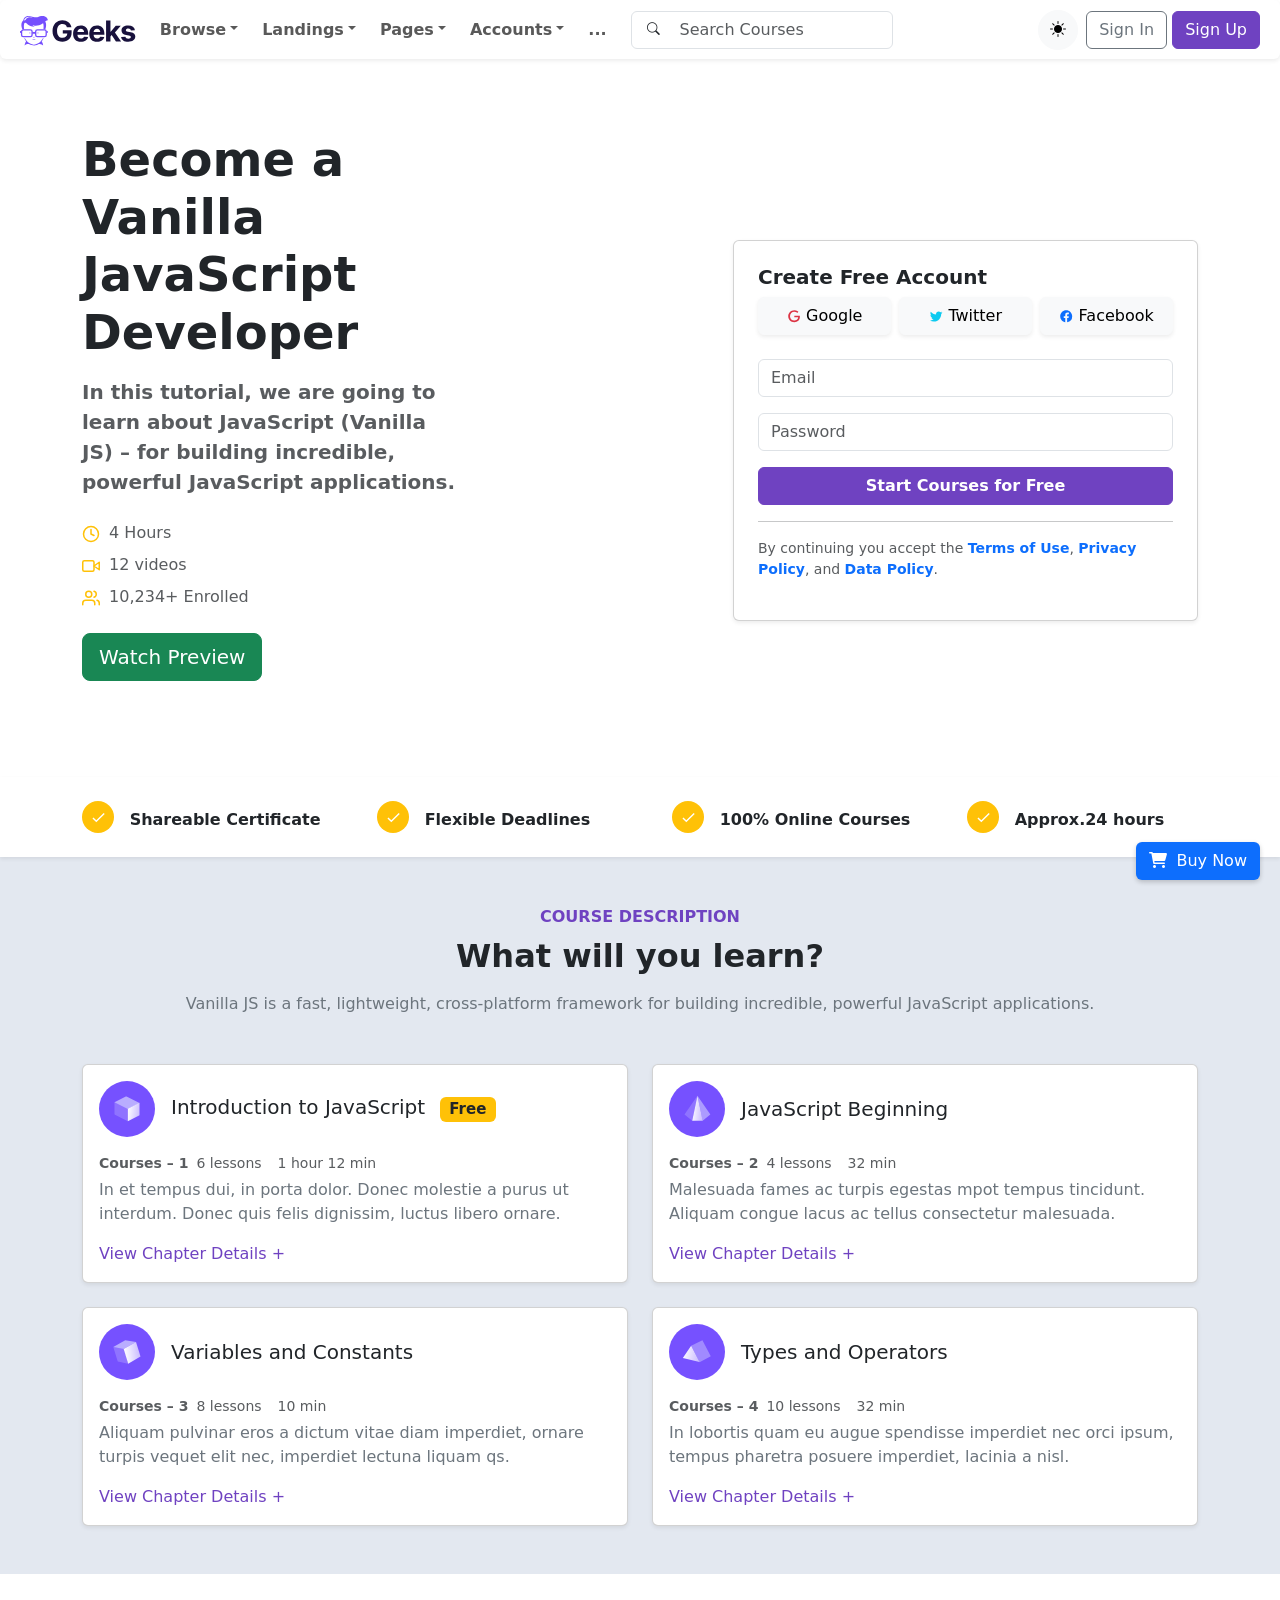
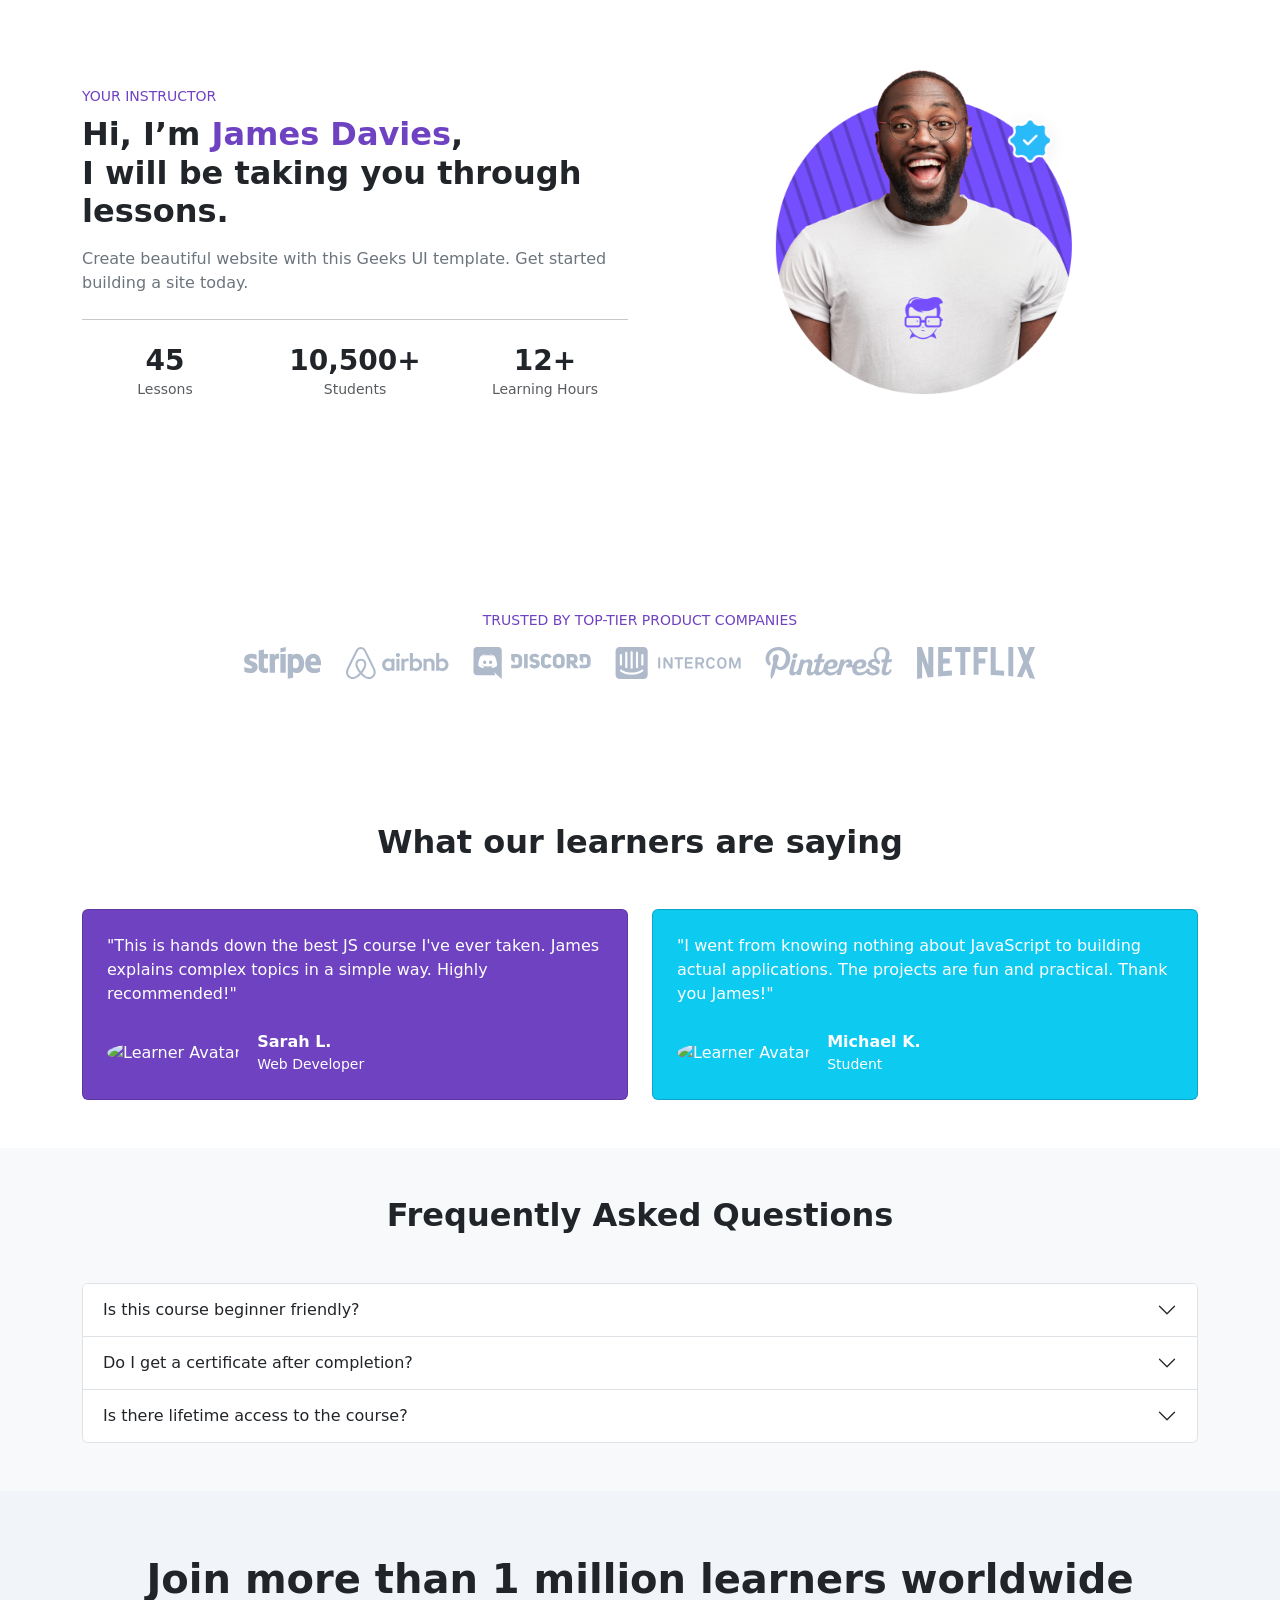
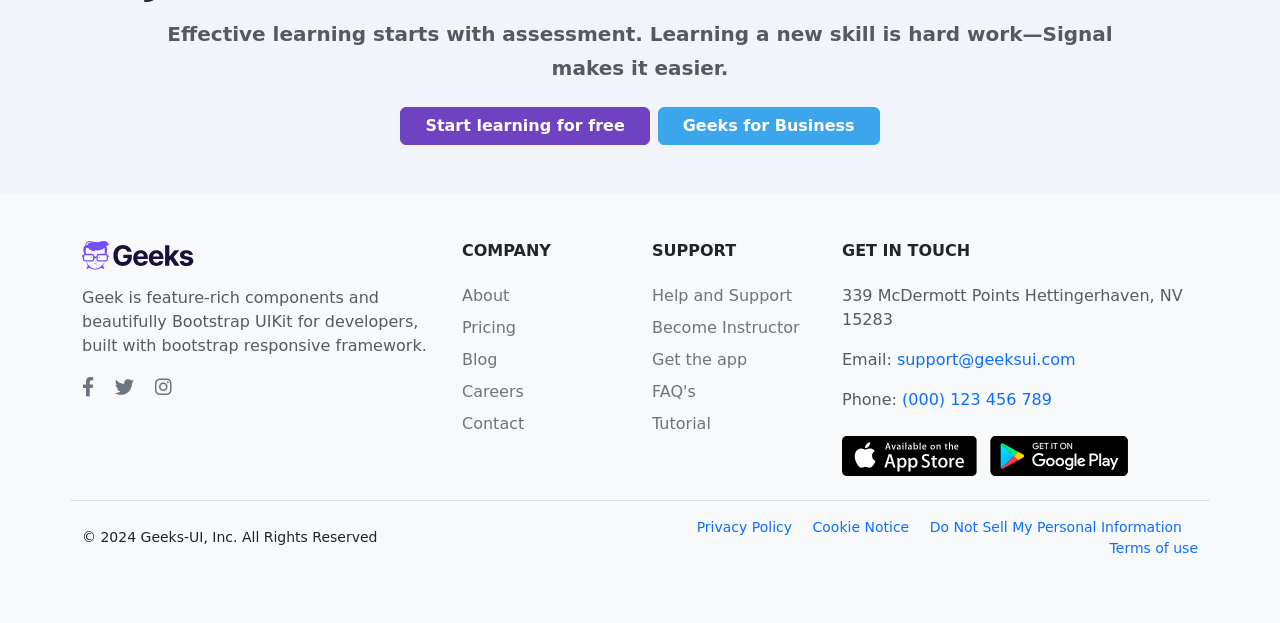
==== commit 25acb3a0: "James Davies section finished" ====
--- a/index.html
+++ b/index.html
@@ -614,166 +614,235 @@
     </section>
 
     <section class="py-5" style="background-color: #e3e8f0">
-        <div class="container">
-          <!-- Header -->
-          <p class="text-center text-uppercase custom-text-purple mb-2 small fs-6 fw-semibold">Course Description</p>
-          <h2 class="text-center fw-bold mb-3">What will you learn?</h2>
-          <p class="text-center text-secondary mb-5">
-            Vanilla JS is a fast, lightweight, cross-platform framework for building incredible, powerful JavaScript applications.
-          </p>
-      
-          <!-- Cards Grid -->
-          <div class="row row-cols-1 row-cols-md-2 g-4">
-            <!-- Card 1 -->
-            <div class="col">
-              <div class="card h-100 shadow-sm">
-                <div class="card-body">
-                  <div class="d-flex align-items-center mb-3">
-                    <div class="icon-circle me-3">
-                      <img src="./images/java-intro.svg" alt="" style="width:60px; height:60px;">
-                    </div>
-                    <h5 class="card-title mb-0">
-                      Introduction to JavaScript
-                      <span class="badge bg-warning text-dark ms-2">Free</span>
-                    </h5>
+      <div class="container">
+        <!-- Header -->
+        <p
+          class="text-center text-uppercase custom-text-purple mb-2 small fs-6 fw-semibold"
+        >
+          Course Description
+        </p>
+        <h2 class="text-center fw-bold mb-3">What will you learn?</h2>
+        <p class="text-center text-secondary mb-5">
+          Vanilla JS is a fast, lightweight, cross-platform framework for
+          building incredible, powerful JavaScript applications.
+        </p>
+
+        <!-- Cards Grid -->
+        <div class="row row-cols-1 row-cols-md-2 g-4">
+          <!-- Card 1 -->
+          <div class="col">
+            <div class="card h-100 shadow-sm">
+              <div class="card-body">
+                <div class="d-flex align-items-center mb-3">
+                  <div class="icon-circle me-3">
+                    <img
+                      src="./images/java-intro.svg"
+                      alt=""
+                      style="width: 60px; height: 60px"
+                    />
                   </div>
-                  <p class="text-muted small mb-1">
-                    <strong>Courses – 1</strong><span class="mx-2">6 lessons</span><span class="mx-2">1 hour 12 min</span>
-                  </p>
-                  <p class="text-secondary mb-3">
-                    In et tempus dui, in porta dolor. Donec molestie a purus ut interdum. Donec quis felis dignissim, luctus libero ornare.
-                  </p>
-                  <a href="#" class="custom-text-purple text-decoration-none">View Chapter Details +</a>
+                  <h5 class="card-title mb-0">
+                    Introduction to JavaScript
+                    <span class="badge bg-warning text-dark ms-2">Free</span>
+                  </h5>
                 </div>
-              </div>
-            </div>
-      
-            <!-- Card 2 -->
-            <div class="col">
-              <div class="card h-100 shadow-sm">
-                <div class="card-body">
-                  <div class="d-flex align-items-center mb-3">
-                    <div class="icon-circle me-3">
-                      <img src="./images/javascript.svg" alt="" style="width:60px; height:60px;">
-                    </div>
-                    <h5 class="card-title mb-0">JavaScript Beginning</h5>
+                <p class="text-muted small mb-1">
+                  <strong>Courses – 1</strong><span class="mx-2">6 lessons</span
+                  ><span class="mx-2">1 hour 12 min</span>
+                </p>
+                <p class="text-secondary mb-3">
+                  In et tempus dui, in porta dolor. Donec molestie a purus ut
+                  interdum. Donec quis felis dignissim, luctus libero ornare.
+                </p>
+                <a href="#" class="custom-text-purple text-decoration-none"
+                  >View Chapter Details +</a
+                >
+              </div>
+            </div>
+          </div>
+
+          <!-- Card 2 -->
+          <div class="col">
+            <div class="card h-100 shadow-sm">
+              <div class="card-body">
+                <div class="d-flex align-items-center mb-3">
+                  <div class="icon-circle me-3">
+                    <img
+                      src="./images/javascript.svg"
+                      alt=""
+                      style="width: 60px; height: 60px"
+                    />
                   </div>
-                  <p class="text-muted small mb-1">
-                    <strong>Courses – 2</strong><span class="mx-2">4 lessons</span><span class="mx-2">32 min</span>
-                  </p>
-                  <p class="text-secondary mb-3">
-                    Malesuada fames ac turpis egestas mpot tempus tincidunt. Aliquam congue lacus ac tellus consectetur malesuada.
-                  </p>
-                  <a href="#" class="custom-text-purple text-decoration-none">View Chapter Details +</a>
+                  <h5 class="card-title mb-0">JavaScript Beginning</h5>
                 </div>
-              </div>
-            </div>
-      
-            <!-- Card 3 -->
-            <div class="col">
-              <div class="card h-100 shadow-sm">
-                <div class="card-body">
-                  <div class="d-flex align-items-center mb-3">
-                    <div class="icon-circle me-3">
-                      <img src="./images/Variables-Constants.svg" alt="" style="width:60px; height:60px;">
-                    </div>
-                    <h5 class="card-title mb-0">Variables and Constants</h5>
+                <p class="text-muted small mb-1">
+                  <strong>Courses – 2</strong><span class="mx-2">4 lessons</span
+                  ><span class="mx-2">32 min</span>
+                </p>
+                <p class="text-secondary mb-3">
+                  Malesuada fames ac turpis egestas mpot tempus tincidunt.
+                  Aliquam congue lacus ac tellus consectetur malesuada.
+                </p>
+                <a href="#" class="custom-text-purple text-decoration-none"
+                  >View Chapter Details +</a
+                >
+              </div>
+            </div>
+          </div>
+
+          <!-- Card 3 -->
+          <div class="col">
+            <div class="card h-100 shadow-sm">
+              <div class="card-body">
+                <div class="d-flex align-items-center mb-3">
+                  <div class="icon-circle me-3">
+                    <img
+                      src="./images/Variables-Constants.svg"
+                      alt=""
+                      style="width: 60px; height: 60px"
+                    />
                   </div>
-                  <p class="text-muted small mb-1">
-                    <strong>Courses – 3</strong><span class="mx-2">8 lessons</span><span class="mx-2">10 min</span>
-                  </p>
-                  <p class="text-secondary mb-3">
-                    Aliquam pulvinar eros a dictum vitae diam imperdiet, ornare turpis vequet elit nec, imperdiet lectuna liquam qs.
-                  </p>
-                  <a href="#" class="custom-text-purple text-decoration-none">View Chapter Details +</a>
+                  <h5 class="card-title mb-0">Variables and Constants</h5>
                 </div>
-              </div>
-            </div>
-      
-            <!-- Card 4 -->
-            <div class="col">
-              <div class="card h-100 shadow-sm">
-                <div class="card-body">
-                  <div class="d-flex align-items-center mb-3">
-                    <div class="icon-circle me-3">
-                      <img src="./images/Types-Operators.svg" alt="" style="width:60px; height:60px;">
-                    </div>
-                    <h5 class="card-title mb-0">Types and Operators</h5>
+                <p class="text-muted small mb-1">
+                  <strong>Courses – 3</strong><span class="mx-2">8 lessons</span
+                  ><span class="mx-2">10 min</span>
+                </p>
+                <p class="text-secondary mb-3">
+                  Aliquam pulvinar eros a dictum vitae diam imperdiet, ornare
+                  turpis vequet elit nec, imperdiet lectuna liquam qs.
+                </p>
+                <a href="#" class="custom-text-purple text-decoration-none"
+                  >View Chapter Details +</a
+                >
+              </div>
+            </div>
+          </div>
+
+          <!-- Card 4 -->
+          <div class="col">
+            <div class="card h-100 shadow-sm">
+              <div class="card-body">
+                <div class="d-flex align-items-center mb-3">
+                  <div class="icon-circle me-3">
+                    <img
+                      src="./images/Types-Operators.svg"
+                      alt=""
+                      style="width: 60px; height: 60px"
+                    />
                   </div>
-                  <p class="text-muted small mb-1">
-                    <strong>Courses – 4</strong><span class="mx-2">10 lessons</span><span class="mx-2">32 min</span>
-                  </p>
-                  <p class="text-secondary mb-3">
-                    In lobortis quam eu augue spendisse imperdiet nec orci ipsum, tempus pharetra posuere imperdiet, lacinia a nisl.
-                  </p>
-                  <a href="#" class="custom-text-purple text-decoration-none">View Chapter Details +</a>
+                  <h5 class="card-title mb-0">Types and Operators</h5>
                 </div>
-              </div>
-            </div>
-          </div>
-        </div>
-      </section>
-    </section>
-
-    <section class="py-5">
-      <div class="container">
-        <div class="row g-5 align-items-center">
-          <div class="col-md-6 order-md-1">
-            <h2 class="fw-bold mb-3">
-              Hi, I'm James David. I will be taking you through lessons.
-            </h2>
-            <p class="text-muted mb-4">
-              I'm a senior developer & instructor with 10+ years of experience.
-              My goal is to help you learn JavaScript in the most simple &
-              effective way possible.
-            </p>
-            <div class="row text-center">
-              <div class="col-4">
-                <div class="fs-2 fw-bold custom-text-purple">4k+</div>
-                <div class="text-muted small">Students</div>
-              </div>
-              <div class="col-4">
-                <div class="fs-2 fw-bold custom-text-purple">10k+</div>
-                <div class="text-muted small">Reviews</div>
-              </div>
-              <div class="col-4">
-                <div class="fs-2 fw-bold custom-text-purple">5+</div>
-                <div class="text-muted small">Courses</div>
-              </div>
-            </div>
-          </div>
-          <div class="col-md-6 order-md-2 text-center">
-            {/* Order 2 on medium+ screens, appears first on mobile */}
-            <img
-              src="https://via.placeholder.com/300"
-              class="img-fluid rounded-circle shadow"
-              alt="Instructor James David"
-            />
-            {/* Replace with actual instructor image */}
+                <p class="text-muted small mb-1">
+                  <strong>Courses – 4</strong
+                  ><span class="mx-2">10 lessons</span
+                  ><span class="mx-2">32 min</span>
+                </p>
+                <p class="text-secondary mb-3">
+                  In lobortis quam eu augue spendisse imperdiet nec orci ipsum,
+                  tempus pharetra posuere imperdiet, lacinia a nisl.
+                </p>
+                <a href="#" class="custom-text-purple text-decoration-none"
+                  >View Chapter Details +</a
+                >
+              </div>
+            </div>
           </div>
         </div>
       </div>
     </section>
 
-    <section class="py-5 bg-light">
-      <div class="container text-center">
-        <h3 class="text-muted mb-4">Trusted by</h3>
-        <div class="row justify-content-center align-items-center g-4">
-          <div class="col-6 col-sm-4 col-md-2">
-            <img src="" class="img-fluid" alt="Company Logo 1" />
-          </div>
-          <div class="col-6 col-sm-4 col-md-2">
-            <img src="" class="img-fluid" alt="Company Logo 2" />
-          </div>
-          <div class="col-6 col-sm-4 col-md-2">
-            <img src="" class="img-fluid" alt="Company Logo 3" />
-          </div>
-          <div class="col-6 col-sm-4 col-md-2">
-            <img src="" class="img-fluid" alt="Company Logo 4" />
-          </div>
-          <div class="col-6 col-sm-4 col-md-2">
-            <img src="" class="img-fluid" alt="Company Logo 5" />
-          </div>
+    <!-- Instructor Section (double padding) -->
+    <section style="padding: 6rem 0">
+      <div class="container">
+        <div class="row align-items-center">
+          <!-- Text Column -->
+          <div class="col-md-6">
+            <p class="text-uppercase custom-text-purple small mb-2">
+              Your Instructor
+            </p>
+            <h2 class="fw-bold mb-3">
+              Hi, I’m
+              <span class="custom-text-purple">James Davies</span>,<br />
+              I will be taking you through lessons.
+            </h2>
+            <p class="text-secondary mb-4">
+              Create beautiful website with this Geeks UI template. Get started
+              building a site today.
+            </p>
+            <hr />
+            <div class="row text-center mt-4">
+              <div class="col">
+                <h3 class="fw-bold mb-0">45</h3>
+                <small class="text-muted">Lessons</small>
+              </div>
+              <div class="col">
+                <h3 class="fw-bold mb-0">10,500+</h3>
+                <small class="text-muted">Students</small>
+              </div>
+              <div class="col">
+                <h3 class="fw-bold mb-0">12+</h3>
+                <small class="text-muted">Learning Hours</small>
+              </div>
+            </div>
+          </div>
+
+          <!-- Image Column -->
+          <div class="col-md-6 text-center">
+            <img
+              src="./images/male with logo.png"
+              alt="Instructor"
+              class="img-fluid mb-4"
+              style="max-width: 300px"
+            />
+          </div>
+        </div>
+      </div>
+    </section>
+
+    <!-- Trusted Logos Section (double padding) -->
+    <section style="padding: 6rem 0">
+      <div class="container">
+        <p class="text-center text-uppercase custom-text-purple small mb-3">
+          Trusted by top-tier product companies
+        </p>
+        <div class="d-flex justify-content-center flex-wrap gap-4">
+          <img
+            src="./images/stripe.svg"
+            alt="Stripe"
+            style="height: 32px"
+            class="opacity-75"
+          />
+          <img
+            src="./images/airbnb.svg"
+            alt="Airbnb"
+            style="height: 32px"
+            class="opacity-75"
+          />
+          <img
+            src="./images/discord.svg"
+            alt="Discord"
+            style="height: 32px"
+            class="opacity-75"
+          />
+          <img
+            src="./images/intercom.svg"
+            alt="Intercom"
+            style="height: 32px"
+            class="opacity-75"
+          />
+          <img
+            src="./images/pintrest.svg"
+            alt="Pinterest"
+            style="height: 32px"
+            class="opacity-75"
+          />
+          <img
+            src="./images/netflex.svg"
+            alt="Netflix"
+            style="height: 32px"
+            class="opacity-75"
+          />
         </div>
       </div>
     </section>
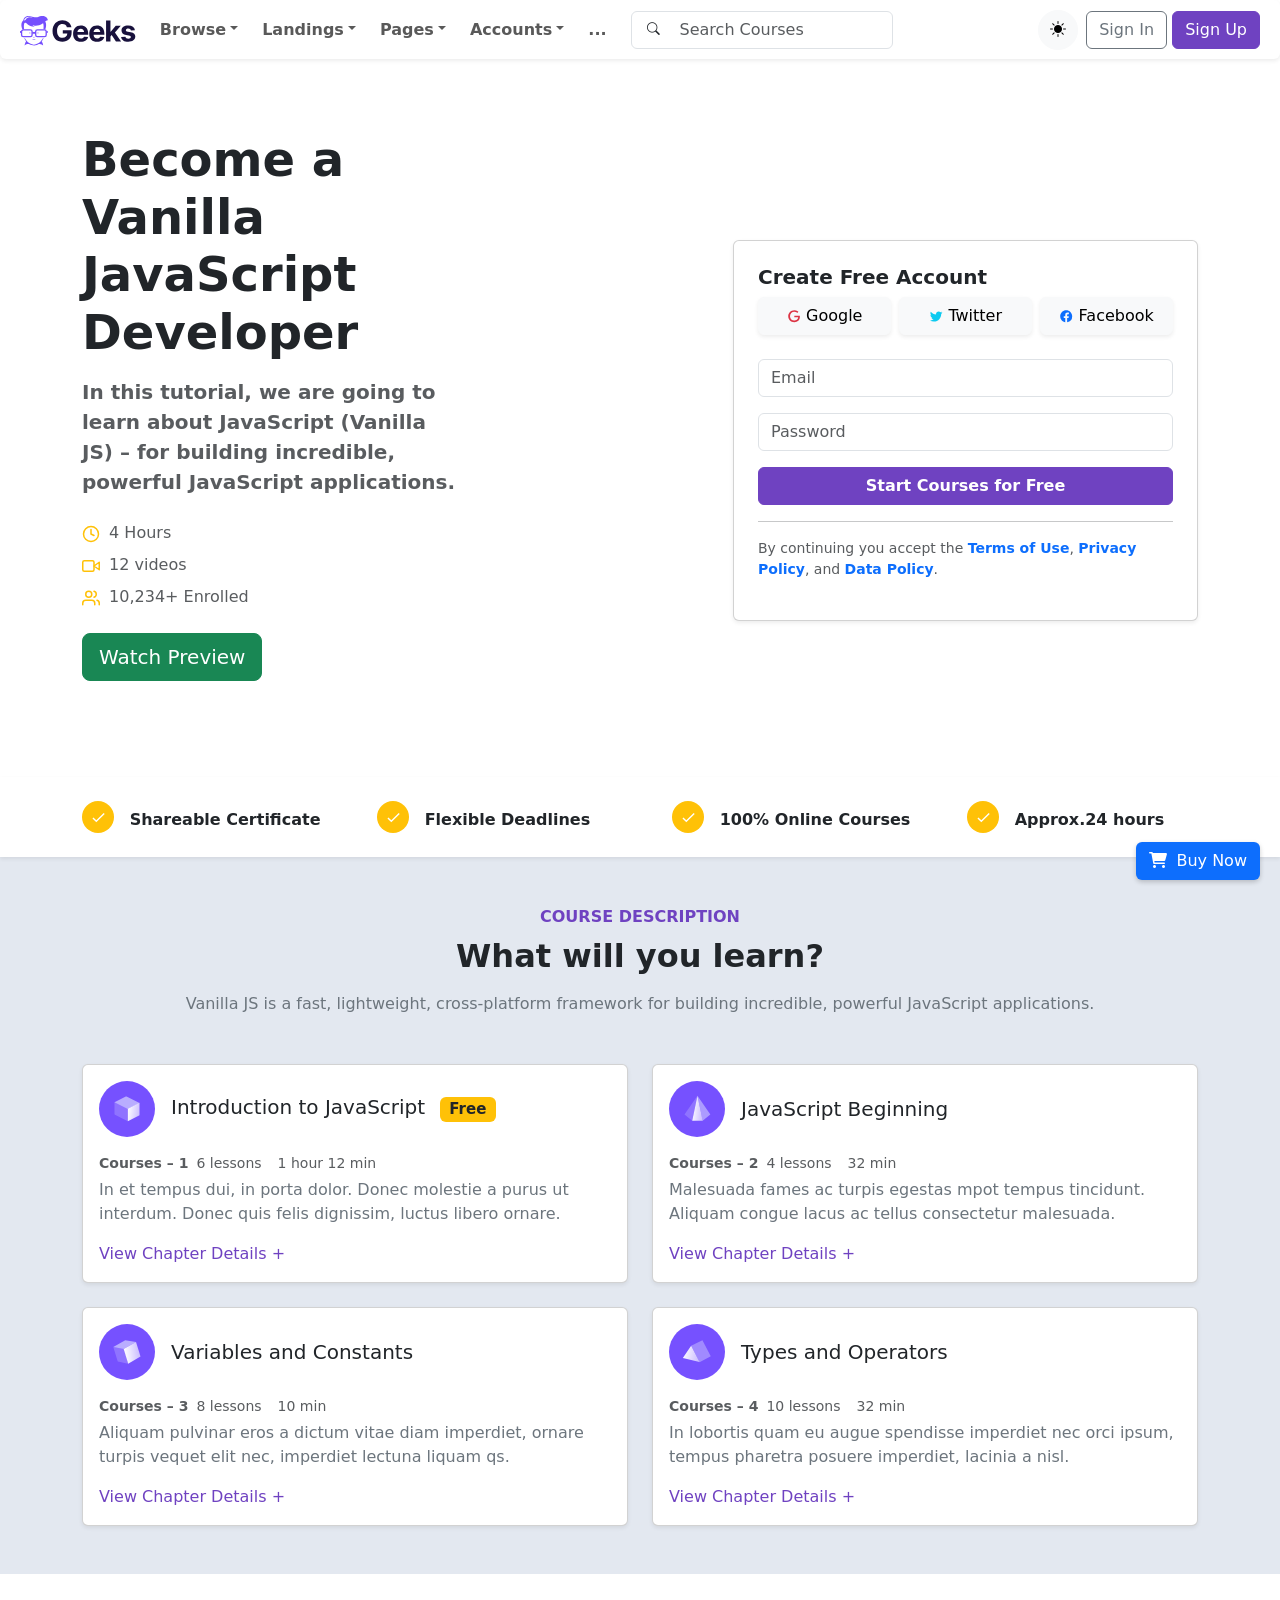
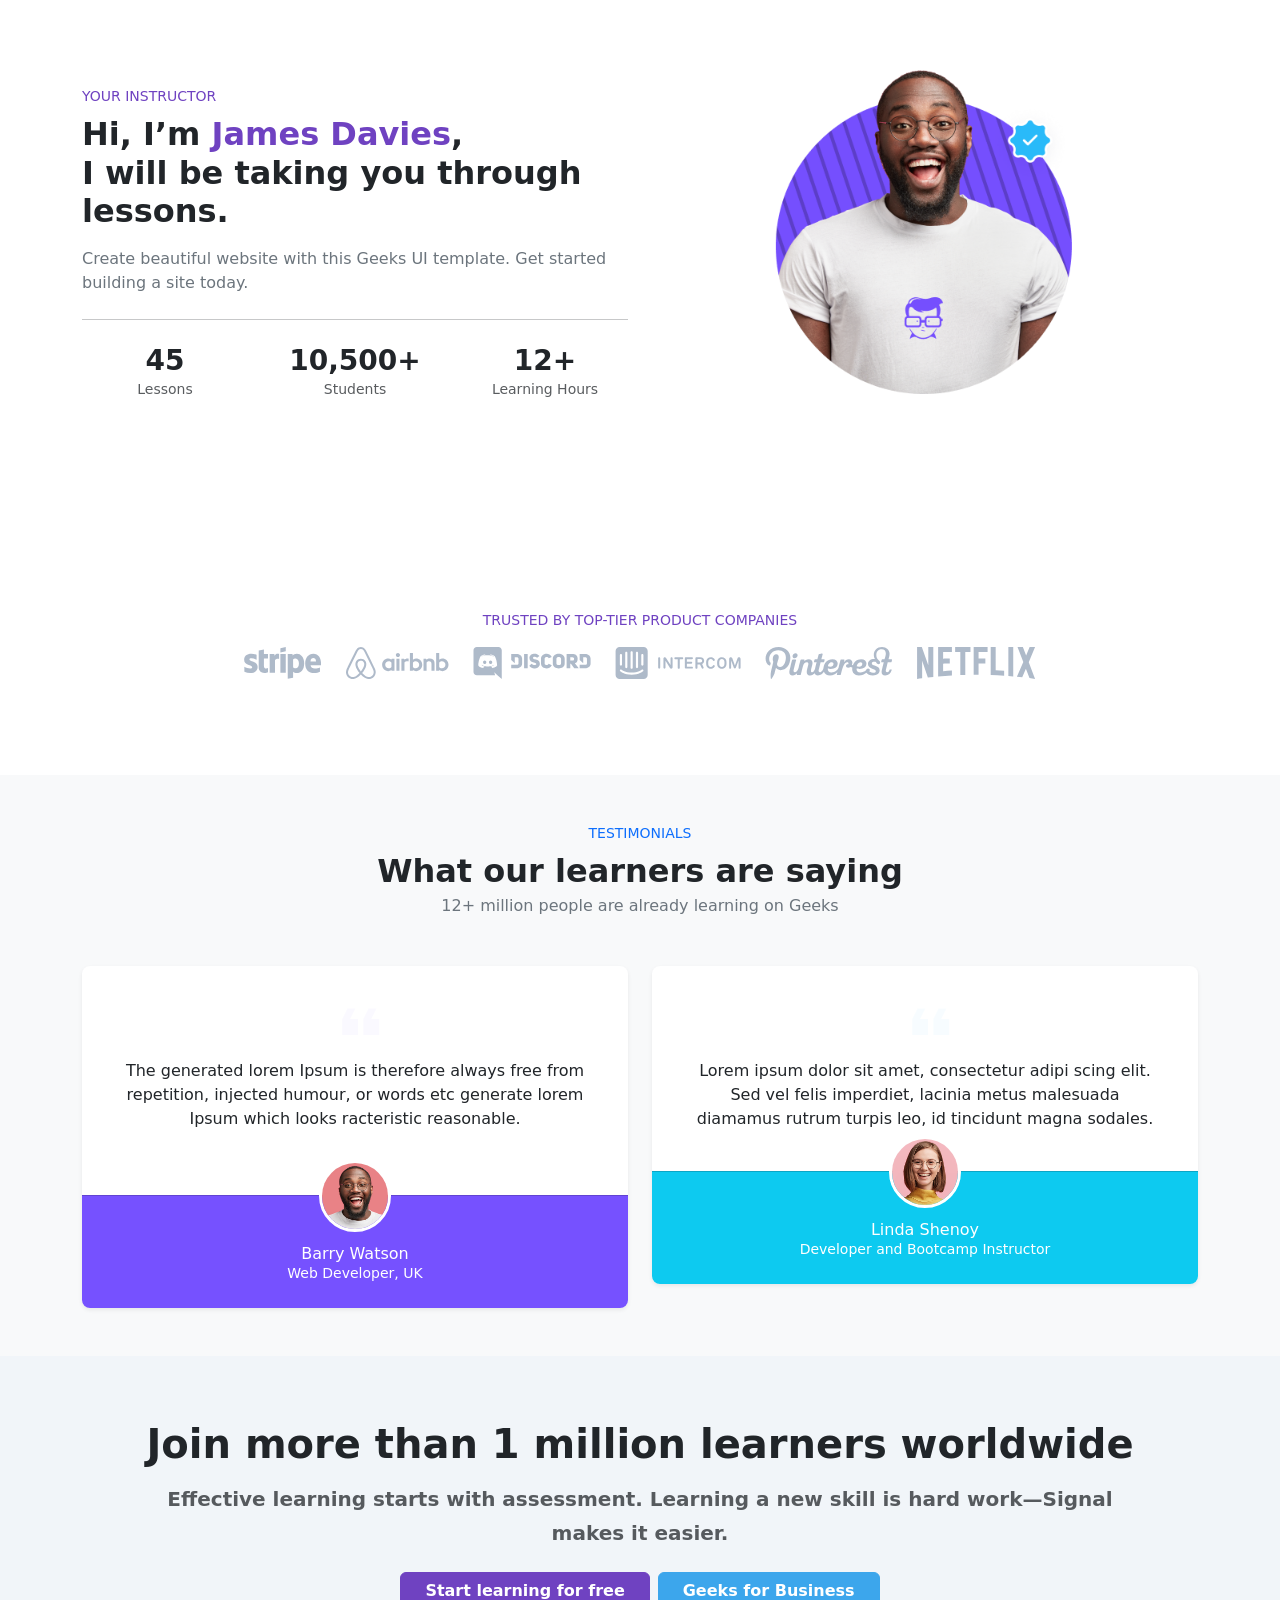
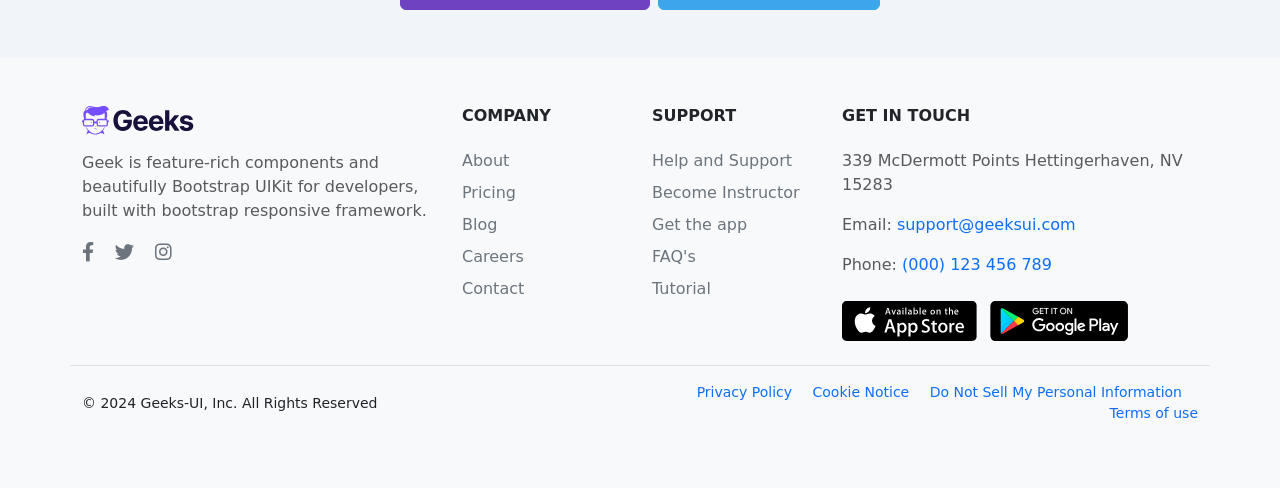
==== commit ddec22a7: "user card done" ====
--- a/index.html
+++ b/index.html
@@ -846,51 +846,100 @@
         </div>
       </div>
     </section>
-
-    <section class="py-5">
+    <!-- Testimonial Section -->
+    <!-- Testimonial Section -->
+    <section class="py-5 bg-light">
       <div class="container">
-        <h2 class="text-center fw-bold mb-5">What our learners are saying</h2>
+        <!-- Section Header -->
+        <p class="text-center text-uppercase text-primary small mb-2">
+          Testimonials
+        </p>
+        <h2 class="text-center fw-bold mb-1">What our learners are saying</h2>
+        <p class="text-center text-secondary mb-5">
+          12+ million people are already learning on Geeks
+        </p>
+
         <div class="row g-4">
+          <!-- Card 1 -->
           <div class="col-md-6">
-            <div class="card h-100 text-white custom-bg-purple">
-              <div class="card-body p-4">
-                <p class="card-text mb-4">
-                  "This is hands down the best JS course I've ever taken. James
-                  explains complex topics in a simple way. Highly recommended!"
+            <div class="card testimonial-card shadow-sm">
+              <div class="card-body pt-4">
+                <div class="text-center mb-3">
+                  <!-- Quote icon -->
+                  <svg
+                    xmlns="http://www.w3.org/2000/svg"
+                    width="3.3rem"
+                    height="3.3rem"
+                    role="presentation"
+                    fill="currentColor"
+                    class="text-secondary opacity-25"
+                    style="fill: #ede9ff"
+                    viewBox="0 0 20 20"
+                  >
+                    <path
+                      d="M10,7L8,11H11V17H5V11L7,7H10M18,7L16,11H19V17H13V11L15,7H18Z"
+                    />
+                    />
+                  </svg>
+                </div>
+                <p class="text-center text-dark mb-5 px-4">
+                  The generated lorem Ipsum is therefore always free from
+                  repetition, injected humour, or words etc generate lorem Ipsum
+                  which looks racteristic reasonable.
                 </p>
-                <div class="d-flex align-items-center">
-                  <img
-                    src="https://via.placeholder.com/50"
-                    class="rounded-circle me-3"
-                    alt="Learner Avatar"
-                  />
-                  <div>
-                    <div class="fw-bold">Sarah L.</div>
-                    <div class="small">Web Developer</div>
-                  </div>
+              </div>
+              <div
+                class="card-footer bg-purple text-white text-center pt-5 pb-4 position-relative"
+              >
+                <img
+                  src="./images/male-human.jpg"
+                  alt="Barry Watson"
+                  class="avatar"
+                />
+                <h6 class="mb-0">Barry Watson</h6>
+                <small class="d-block">Web Developer, UK</small>
+              </div>
+            </div>
+          </div>
+
+          <!-- Card 2 -->
+          <div class="col-md-6">
+            <div class="card testimonial-card shadow-sm">
+              <div class="card-body pt-4">
+                <div class="text-center mb-3">
+                  <!-- Quote icon -->
+                  <svg
+                    xmlns="http://www.w3.org/2000/svg"
+                    width="3.3rem"
+                    height="3.3rem"
+                    role="presentation"
+                    fill="currentColor"
+                    class="text-secondary opacity-25"
+                    style="fill: #e3f6ff"
+                    viewBox="0 0 20 20"
+                  >
+                    <path
+                      d="M10,7L8,11H11V17H5V11L7,7H10M18,7L16,11H19V17H13V11L15,7H18Z"
+                    />
+                    />
+                  </svg>
                 </div>
-              </div>
-            </div>
-          </div>
-          <div class="col-md-6">
-            <div class="card h-100 text-white custom-bg-blue">
-              <div class="card-body p-4">
-                <p class="card-text mb-4">
-                  "I went from knowing nothing about JavaScript to building
-                  actual applications. The projects are fun and practical. Thank
-                  you James!"
+                <p class="text-center text-dark mb-4 px-4">
+                  Lorem ipsum dolor sit amet, consectetur adipi scing elit. Sed
+                  vel felis imperdiet, lacinia metus malesuada diamamus rutrum
+                  turpis leo, id tincidunt magna sodales.
                 </p>
-                <div class="d-flex align-items-center">
-                  <img
-                    src="https://via.placeholder.com/50"
-                    class="rounded-circle me-3"
-                    alt="Learner Avatar"
-                  />
-                  <div>
-                    <div class="fw-bold">Michael K.</div>
-                    <div class="small">Student</div>
-                  </div>
-                </div>
+              </div>
+              <div
+                class="card-footer bg-info text-white text-center pt-5 pb-4 position-relative"
+              >
+                <img
+                  src="./images/female-human.jpg"
+                  alt="Linda Shenoy"
+                  class="avatar"
+                />
+                <h6 class="mb-0">Linda Shenoy</h6>
+                <small class="d-block">Developer and Bootcamp Instructor</small>
               </div>
             </div>
           </div>
@@ -898,7 +947,7 @@
       </div>
     </section>
 
-    <section class="py-5 bg-light">
+    <!-- <section class="py-5 bg-light">
       <div class="container">
         <h2 class="text-center fw-bold mb-5">Frequently Asked Questions</h2>
         <div class="accordion" id="faqAccordion">
@@ -982,7 +1031,7 @@
           </div>
         </div>
       </div>
-    </section>
+    </section> -->
 
     <section
       class="d-flex align-items-center justify-content-center py-lg-5 py-4"
--- a/style.css
+++ b/style.css
@@ -237,3 +237,23 @@
   transform: rotate(-45deg);
 }
 /* burger menu style */
+
+.testimonial-card {
+  border: none;
+  border-radius: 0.5rem;
+  overflow: hidden;
+}
+.bg-purple {
+  background-color: #7651ff !important;
+}
+.avatar {
+  width: 72px;
+  height: 72px;
+  object-fit: cover;
+  border: 3px solid #fff;
+  border-radius: 50%;
+  position: absolute;
+  top: -36px;
+  left: 50%;
+  transform: translateX(-50%);
+}
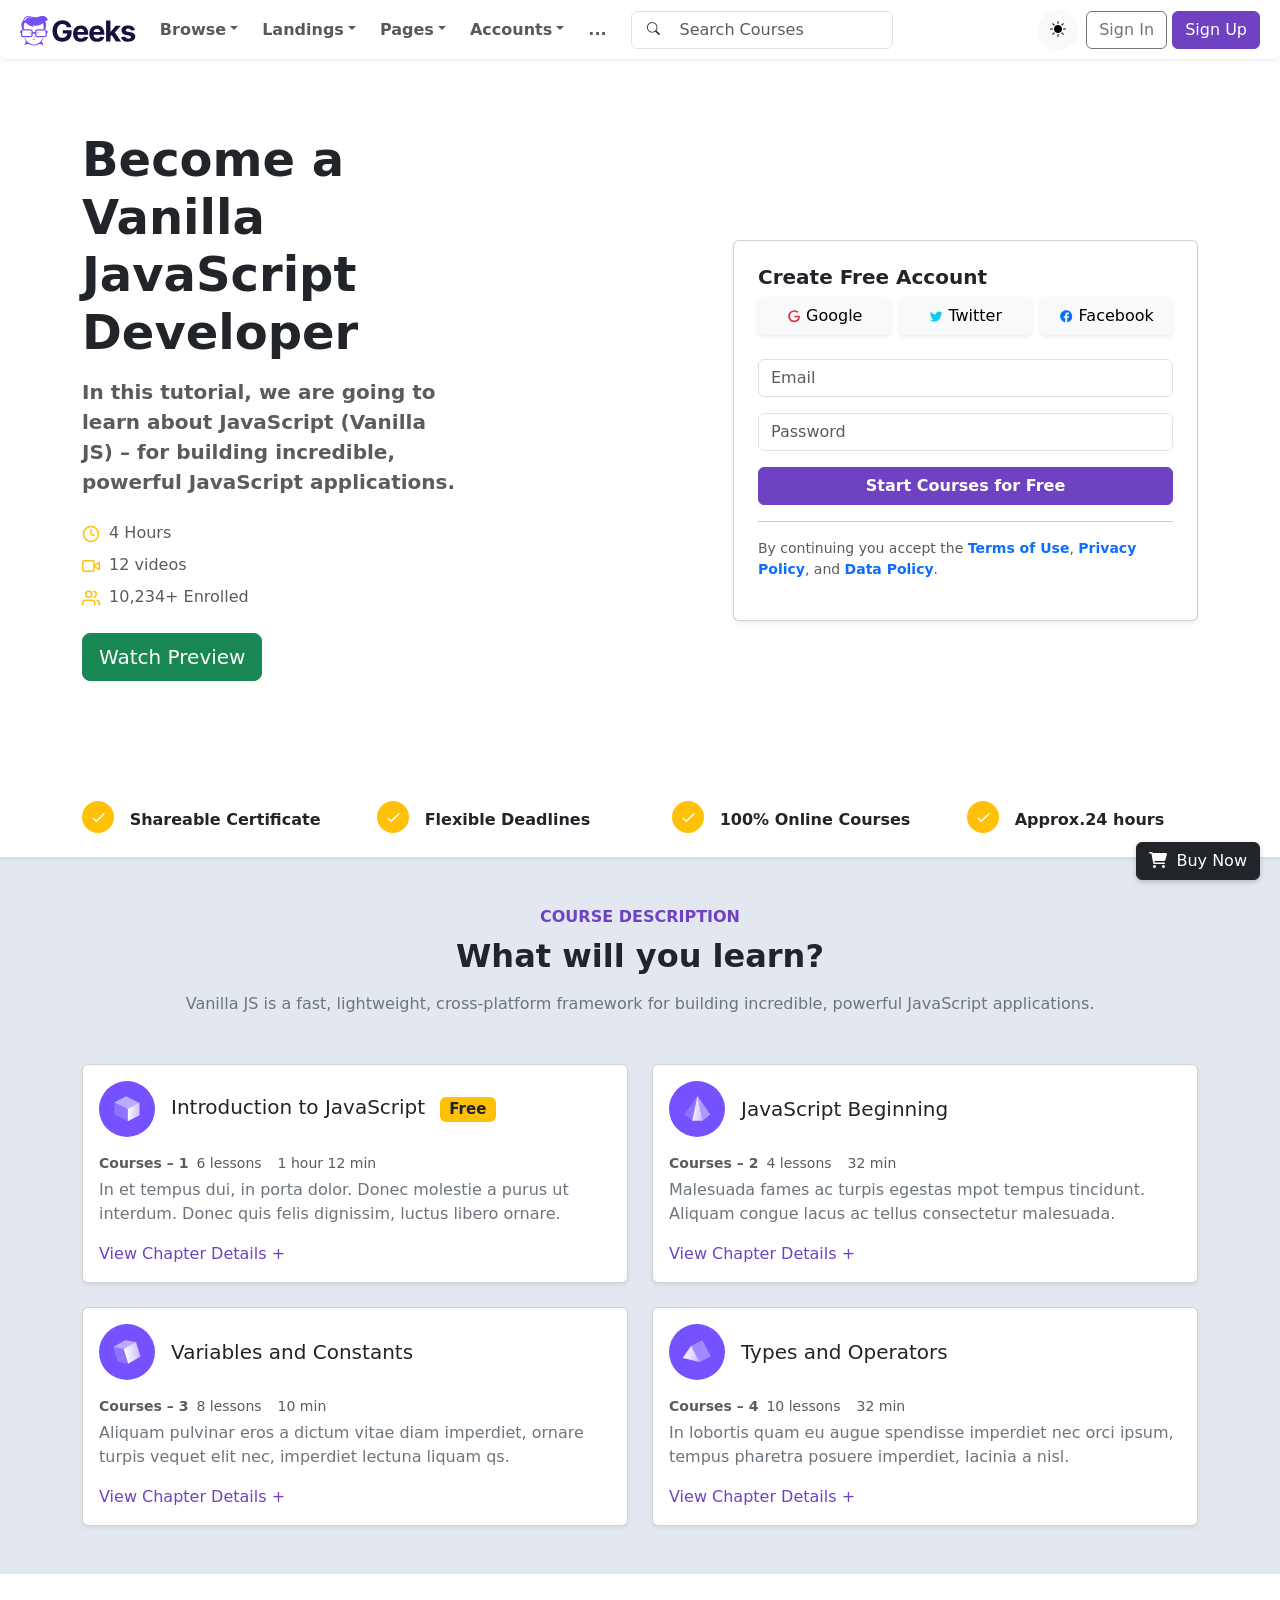
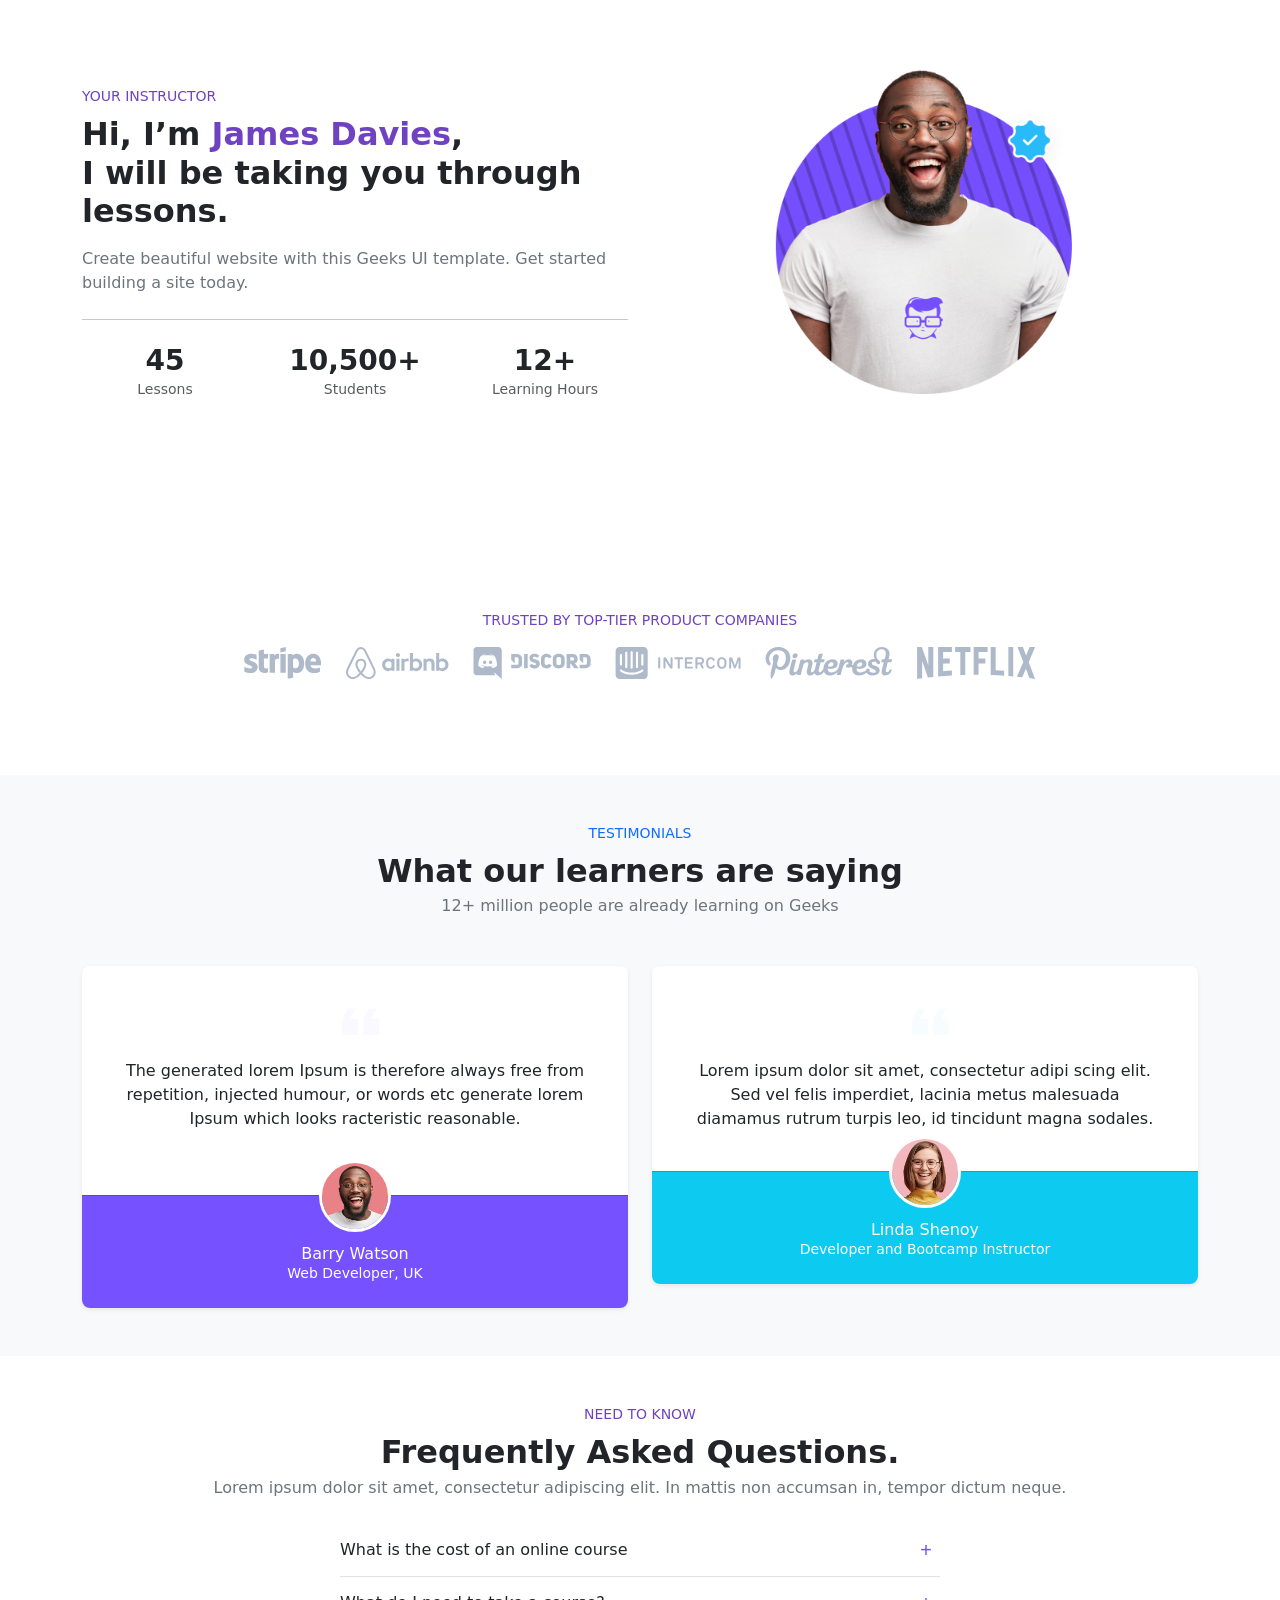
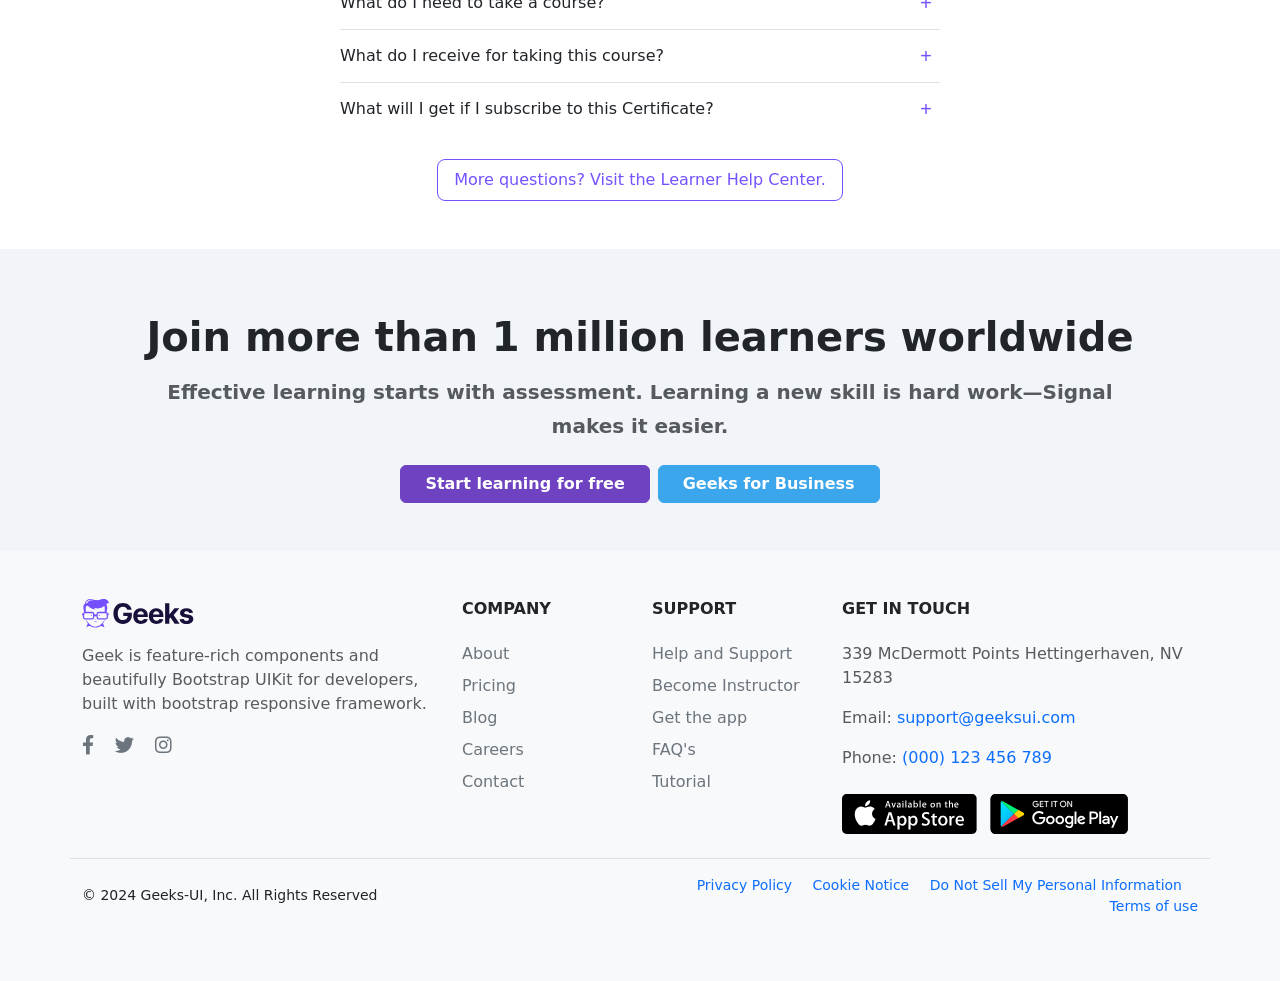
==== commit 40050912: "Frequently Asked Questions done" ====
--- a/index.html
+++ b/index.html
@@ -946,6 +946,144 @@
         </div>
       </div>
     </section>
+    <section class="py-5">
+      <div class="container">
+        <!-- Section Header -->
+        <p class="text-center text-uppercase custom-text-purple small mb-2">
+          Need to know
+        </p>
+        <h2 class="text-center fw-bold mb-1">Frequently Asked Questions.</h2>
+        <p class="text-center text-secondary mb-4">
+          Lorem ipsum dolor sit amet, consectetur adipiscing elit. In mattis non
+          accumsan in, tempor dictum neque.
+        </p>
+
+        <!-- FAQ Accordion (center & limit width) -->
+        <div class="mx-auto" style="max-width: 600px">
+          <div class="accordion accordion-flush" id="faqAccordion">
+            <!-- Q1 -->
+            <div class="accordion-item border-0 border-bottom">
+              <h2 class="accordion-header" id="headingOne">
+                <button
+                  class="accordion-button collapsed px-0 py-3"
+                  type="button"
+                  data-bs-toggle="collapse"
+                  data-bs-target="#collapseOne"
+                  aria-expanded="false"
+                  aria-controls="collapseOne"
+                >
+                  What is the cost of an online course
+                </button>
+              </h2>
+              <div
+                id="collapseOne"
+                class="accordion-collapse collapse"
+                aria-labelledby="headingOne"
+                data-bs-parent="#faqAccordion"
+              >
+                <div class="accordion-body px-0 pb-3">
+                  Create beautiful website with this Geeks UI template. Get
+                  started building a site today.
+                </div>
+              </div>
+            </div>
+
+            <!-- Q2 -->
+            <div class="accordion-item border-0 border-bottom">
+              <h2 class="accordion-header" id="headingTwo">
+                <button
+                  class="accordion-button collapsed px-0 py-3"
+                  type="button"
+                  data-bs-toggle="collapse"
+                  data-bs-target="#collapseTwo"
+                  aria-expanded="false"
+                  aria-controls="collapseTwo"
+                >
+                  What do I need to take a course?
+                </button>
+              </h2>
+              <div
+                id="collapseTwo"
+                class="accordion-collapse collapse"
+                aria-labelledby="headingTwo"
+                data-bs-parent="#faqAccordion"
+              >
+                <div class="accordion-body px-0 pb-3">
+                  Leggings occaecat craft beer farm-to-table, raw denim
+                  aesthetic synth nesciunt you probably haven’t heard of them
+                  accusamus labore sustainable VHS.
+                </div>
+              </div>
+            </div>
+
+            <!-- Q3 -->
+            <div class="accordion-item border-0 border-bottom">
+              <h2 class="accordion-header" id="headingThree">
+                <button
+                  class="accordion-button collapsed px-0 py-3"
+                  type="button"
+                  data-bs-toggle="collapse"
+                  data-bs-target="#collapseThree"
+                  aria-expanded="false"
+                  aria-controls="collapseThree"
+                >
+                  What do I receive for taking this course?
+                </button>
+              </h2>
+              <div
+                id="collapseThree"
+                class="accordion-collapse collapse"
+                aria-labelledby="headingThree"
+                data-bs-parent="#faqAccordion"
+              >
+                <div class="accordion-body px-0 pb-3">
+                  Anim pariatur cliche reprehenderit, enim eiusmod high life
+                  accusamus terry richardson ad squid. 3 wolf moon officia aute,
+                  non cupidatat skateboard dolor brunch. Food truck quinoa
+                  nesciunt laborum eiusmod.
+                </div>
+              </div>
+            </div>
+
+            <!-- Q4 -->
+            <div class="accordion-item border-0">
+              <h2 class="accordion-header" id="headingFour">
+                <button
+                  class="accordion-button collapsed px-0 py-3"
+                  type="button"
+                  data-bs-toggle="collapse"
+                  data-bs-target="#collapseFour"
+                  aria-expanded="false"
+                  aria-controls="collapseFour"
+                >
+                  What will I get if I subscribe to this Certificate?
+                </button>
+              </h2>
+              <div
+                id="collapseFour"
+                class="accordion-collapse collapse"
+                aria-labelledby="headingFour"
+                data-bs-parent="#faqAccordion"
+              >
+                <div class="accordion-body px-0 pb-3">
+                  Anim pariatur cliche reprehenderit, enim eiusmod high life
+                  accusamus terry richardson ad squid. 3 wolf moon officia aute,
+                  non cupidatat skateboard dolor brunch. Food truck quinoa
+                  nesciunt laborum eiusmod.
+                </div>
+              </div>
+            </div>
+          </div>
+
+          <!-- Help Center Link -->
+          <div class="text-center mt-4">
+            <a href="#" class="btn btn-outline custom-btn-outline-purple">
+              More questions? Visit the Learner Help Center.
+            </a>
+          </div>
+        </div>
+      </div>
+    </section>
 
     <!-- <section class="py-5 bg-light">
       <div class="container">
@@ -1161,7 +1299,7 @@
       </div>
     </footer>
     <div class="fixed-buttons">
-      <button class="btn btn-buy-now">
+      <button class="btn btn-dark">
         <i class="fas fa-shopping-cart me-1"></i> Buy Now
       </button>
     </div>
--- a/style.css
+++ b/style.css
@@ -257,3 +257,46 @@
   left: 50%;
   transform: translateX(-50%);
 }
+.accordion-button {
+  font-weight: 500;
+  color: #212529;
+}
+.accordion-button::after {
+  font-family: monospace;
+  content: "+";
+  font-size: 1.25rem;
+  transition: transform 0.2s;
+  color: #7651ff;
+}
+.accordion-button:not(.collapsed)::after {
+  content: "-";
+  transform: rotate(180deg);
+}
+.custom-btn-outline-purple {
+  border: 1px solid #7651ff;
+  color: #7651ff;
+  border-radius: 0.5rem;
+  padding: 0.5rem 1rem;
+}
+.custom-btn-outline-purple:hover {
+  background-color: #7651ff;
+  color: #fff;
+}
+/* 1) Hide Bootstrap’s default arrow */
+#faqAccordion .accordion-button::after {
+  background-image: none;
+}
+
+/* 2) Add your custom plus/minus */
+#faqAccordion .accordion-button::after {
+  font-family: monospace;
+  content: "+";
+  font-size: 1.25rem;
+  transition: transform 0.2s;
+  color: #7651ff;
+}
+
+#faqAccordion .accordion-button:not(.collapsed)::after {
+  content: "-";
+  transform: rotate(180deg);
+}
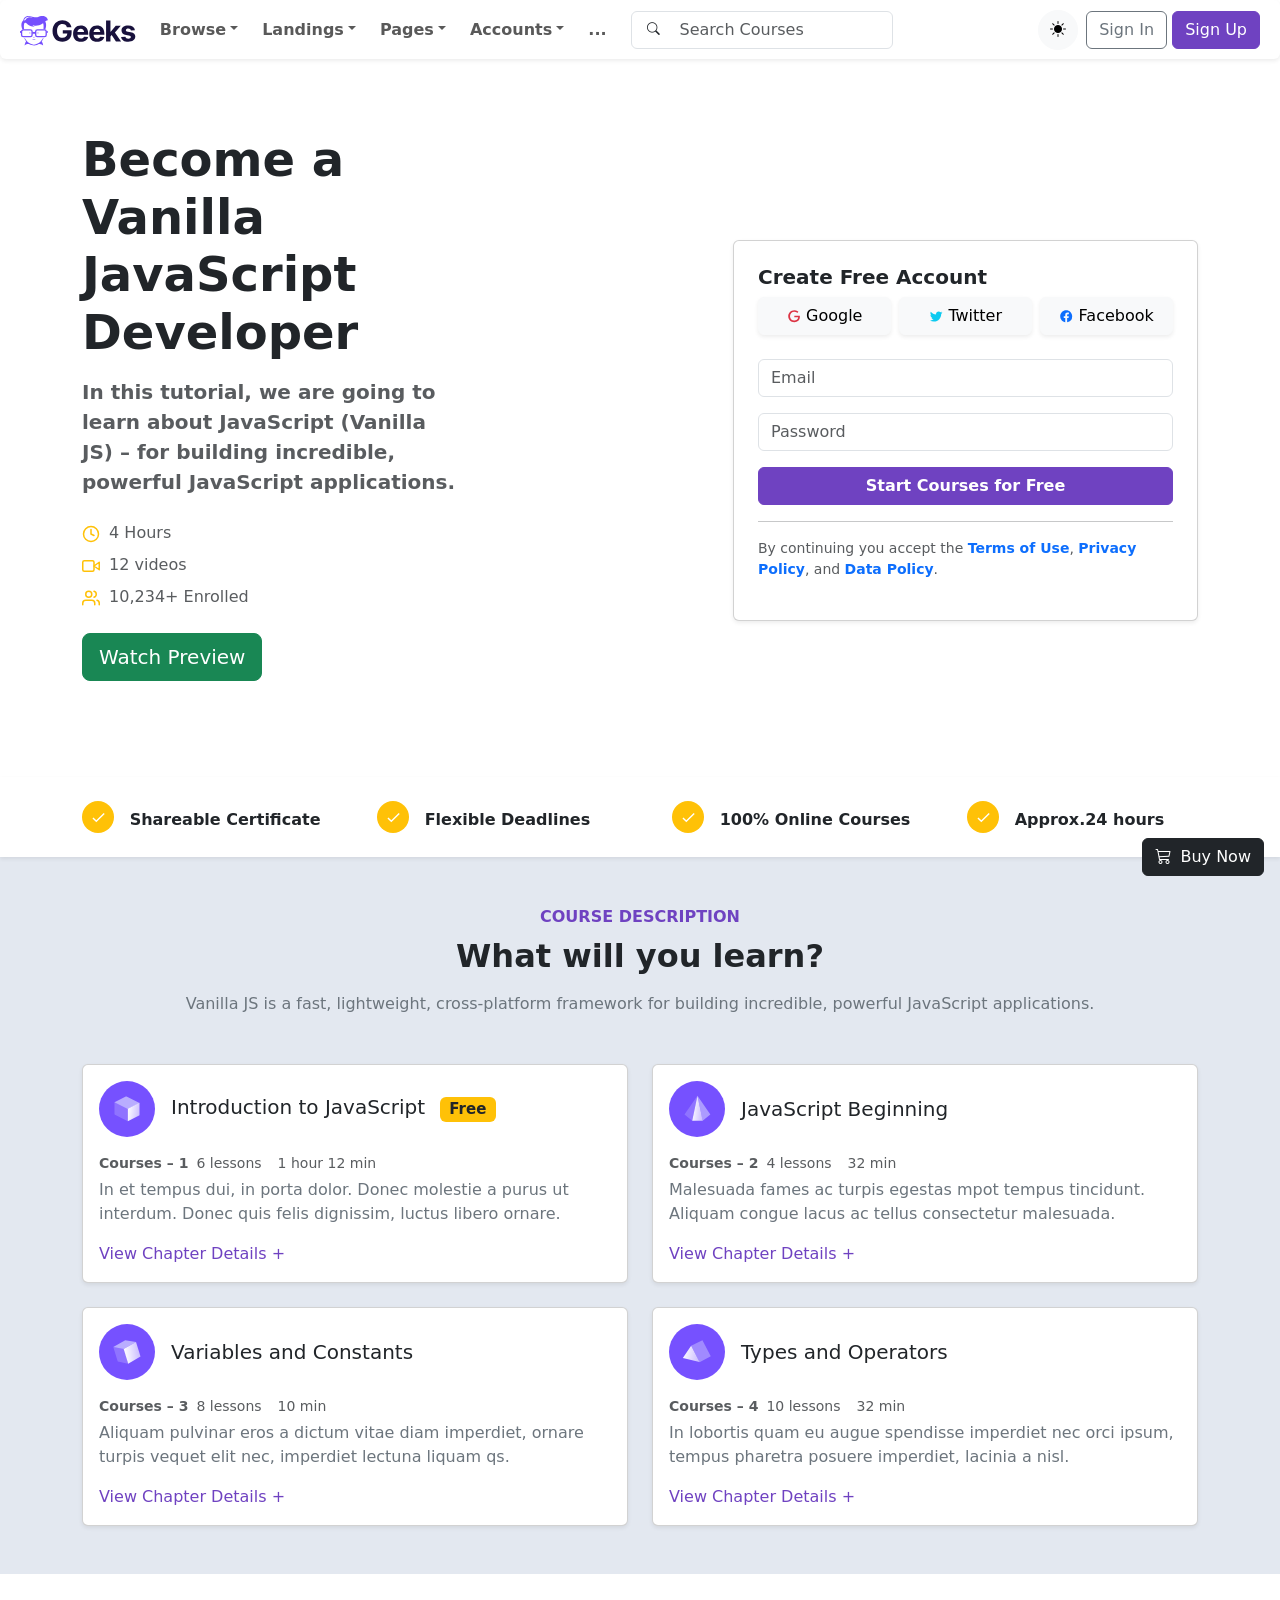
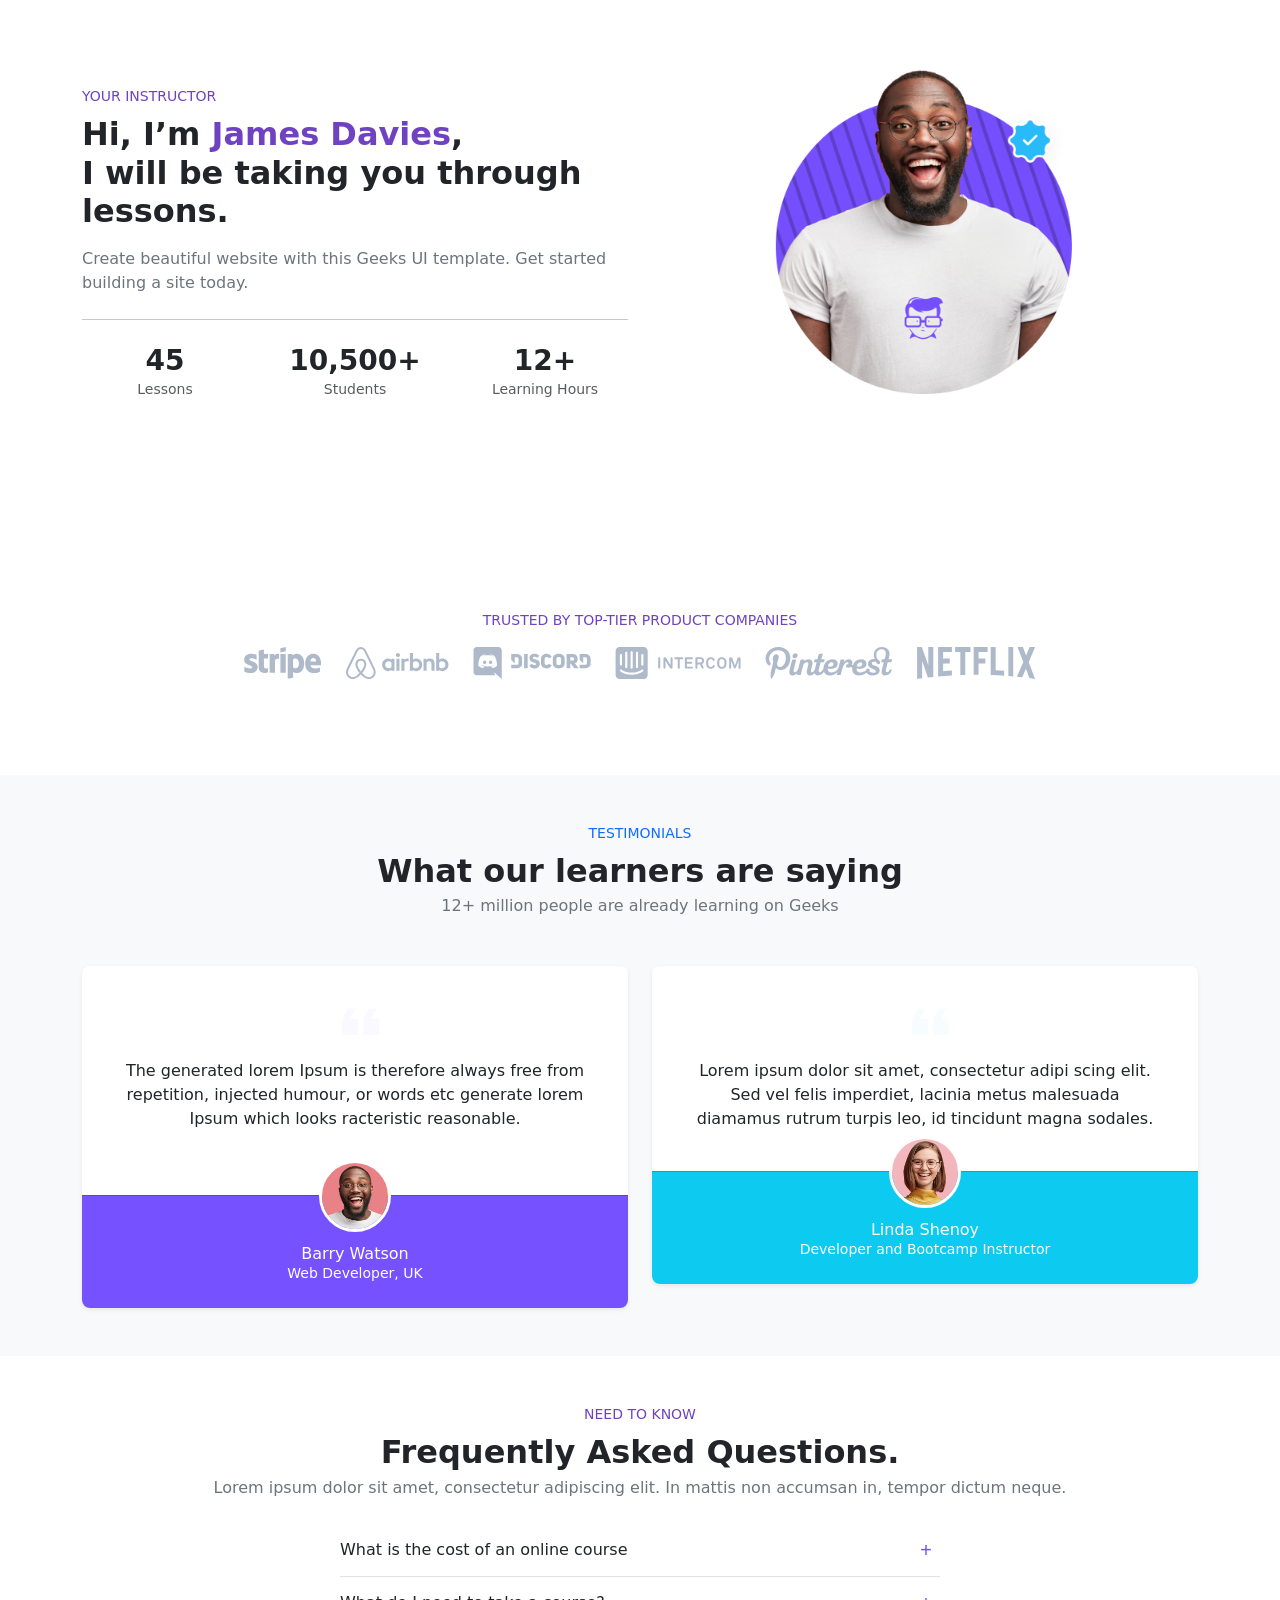
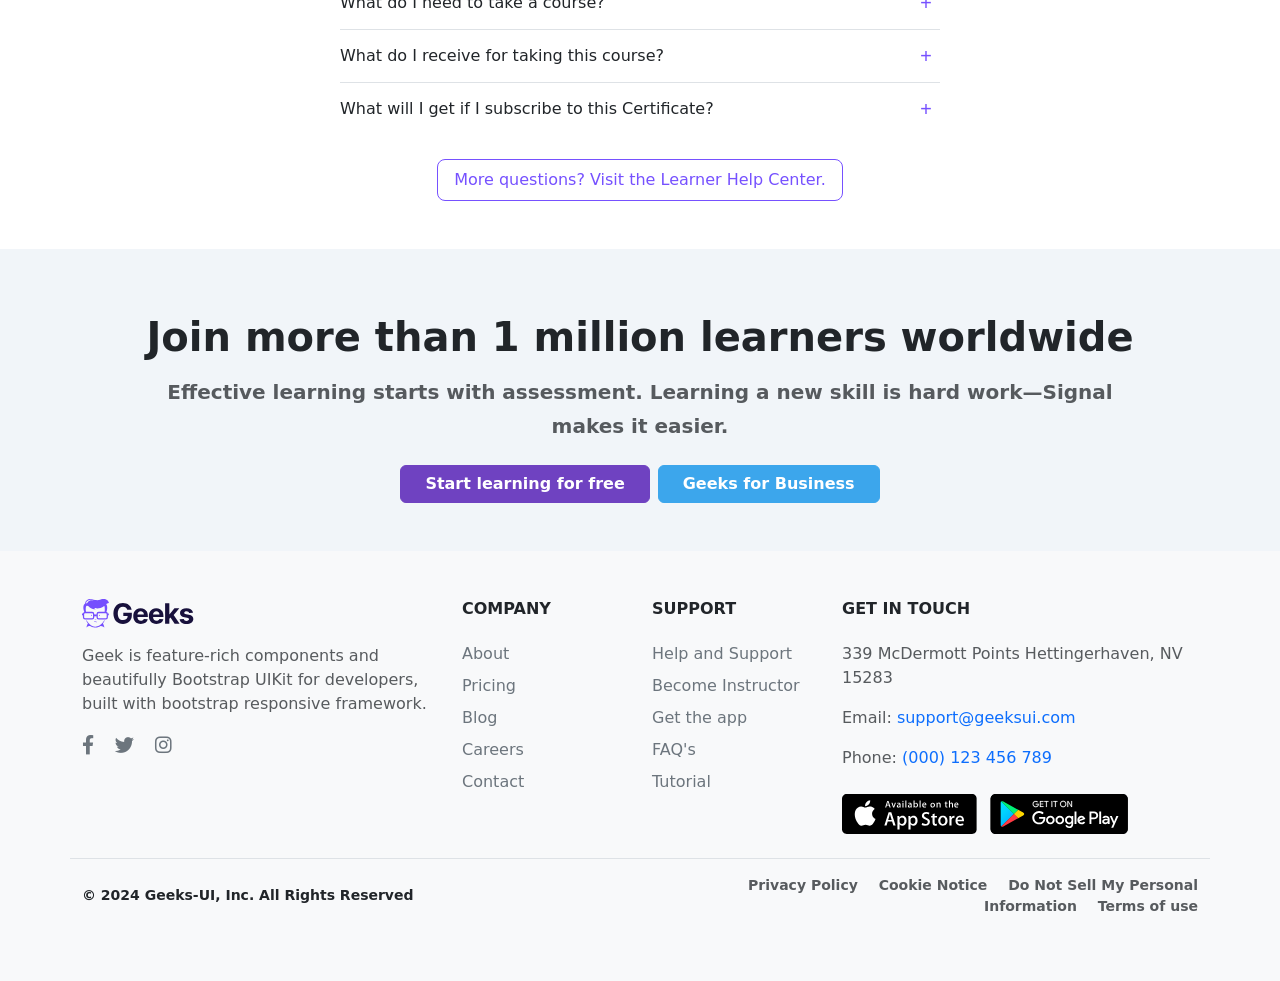
==== commit 48d19260: "final v1" ====
--- a/index.html
+++ b/index.html
@@ -1284,23 +1284,32 @@
         </div>
 
         <div class="row footer-bottom mt-4 align-items-center">
-          <div class="col-md-6 text-center text-md-start mb-2 mb-md-0">
+          <div
+            class="col-md-6 text-center fw-semibold text-md-start mb-2 mb-md-0"
+          >
             <span>© 2024 Geeks-UI, Inc. All Rights Reserved</span>
           </div>
-          <div class="col-md-6 text-center text-md-end">
-            <a href="#" class="footer-links me-3">Privacy Policy</a>
-            <a href="#" class="footer-links me-3">Cookie Notice</a>
-            <a href="#" class="footer-links me-3"
+          <div class="col-md-6 text-center fw-semibold text-md-end">
+            <a href="#" class="footer-links fw-semibold text-muted me-3"
+              >Privacy Policy</a
+            >
+            <a href="#" class="footer-links fw-semibold text-muted me-3"
+              >Cookie Notice</a
+            >
+            <a href="#" class="footer-links fw-semibold text-muted me-3"
               >Do Not Sell My Personal Information</a
             >
-            <a href="#" class="footer-links">Terms of use</a>
+            <a href="#" class="footer-links fw-semibold text-muted"
+              >Terms of use</a
+            >
           </div>
         </div>
       </div>
     </footer>
-    <div class="fixed-buttons">
-      <button class="btn btn-dark">
-        <i class="fas fa-shopping-cart me-1"></i> Buy Now
+    <div style="position: fixed; bottom: 1rem; right: 1rem; z-index: 1000">
+      <button class="btn btn-dark mb-2">
+        <i class="bi bi-cart3 me-1"></i>
+        Buy Now
       </button>
     </div>
 
--- a/style.css
+++ b/style.css
@@ -1,8 +1,6 @@
-/* Import Fonts (Optional - Example using Google Fonts) */
 @import url("https://fonts.googleapis.com/css2?family=Poppins:wght@400;500;700&display=swap"); /* Example font */
 
 body {
-  /* font-family: 'Poppins', sans-serif; */ /* Uncomment to use the imported font */
   font-family: system-ui, -apple-system, "Segoe UI", Roboto, "Helvetica Neue",
     "Noto Sans", "Liberation Sans", Arial, sans-serif, "Apple Color Emoji",
     "Segoe UI Emoji", "Segoe UI Symbol", "Noto Color Emoji"; /* Default Bootstrap 5 font stack */
@@ -13,36 +11,35 @@
 
 /* Custom Button Colors */
 .custom-btn-green {
-  background-color: #198754; /* Bootstrap success green - Adjust as needed */
-  border-color: #198754; /* Adjust as needed */
+  background-color: #198754;
+  border-color: #198754;
 }
 .custom-btn-green:hover {
-  background-color: #157347; /* Darker green on hover */
+  background-color: #157347;
   border-color: #146c43;
 }
 
 .custom-btn-purple {
-  background-color: #6f42c1; /* Example purple - Adjust to match image */
+  background-color: #6f42c1;
   border-color: #6f42c1;
   color: white;
 }
 .custom-btn-purple:hover {
-  background-color: #5a349b; /* Darker purple */
+  background-color: #5a349b;
   border-color: #53308f;
   color: white;
 }
 .btn-geeks-blue {
   background-color: #3ca6ec;
   border-color: #3ca6ec;
-  color: #fff; /* Use white text for better contrast */
-}
-
-/* Define hover, focus, and active states for better UX */
+  color: #fff;
+}
+
 .btn-geeks-blue:hover,
 .btn-geeks-blue:focus,
 .btn-geeks-blue:active {
-  background-color: #2a8bcc; /* A slightly darker shade for interaction */
-  border-color: #2a8bcc; /* Match the darker shade */
+  background-color: #2a8bcc;
+  border-color: #2a8bcc;
   color: #fff;
 }
 .icon-circle {
@@ -57,10 +54,9 @@
 
 /* Custom Text Colors */
 .custom-text-purple {
-  color: #6f42c1; /* Example purple - Adjust to match image */
-}
-
-/* Custom Background Colors for Testimonials */
+  color: #6f42c1;
+}
+
 .custom-bg-purple {
   background-color: #6f42c1; /* Example purple - Adjust */
 }
@@ -96,7 +92,6 @@
   color: #6c757d;
 }
 
-/* Example: Style for Icon Placeholders in "Learn" section */
 .card .mb-3[IconPlaceholder] {
   display: inline-block;
   width: 50px;
@@ -110,15 +105,13 @@
   font-weight: bold;
 }
 
-/* Example: Style for the actual checkmark icons if using Bootstrap Icons */
 .list-unstyled .bi-check-circle-fill {
-  /* Already colored green via text-success */
   vertical-align: middle; /* Align icon nicely with text */
 }
 
 /* Custom styles for footer */
 .footer-bg {
-  background-color: #f8f9fa; /* Light background, adjust as needed */
+  background-color: #f8f9fa;
 }
 .footer-links a {
   color: #6c757d; /* Grey color for links */
@@ -147,17 +140,17 @@
   height: 40px; /* Adjust height as needed */
   margin-top: 0.5rem;
   margin-right: 0.5rem;
-  /* Added for better alignment if SVGs have varying aspect ratios */
+
   vertical-align: middle;
 }
 .fixed-buttons {
   position: fixed;
   bottom: 20px;
   right: 20px;
-  z-index: 1030; /* Ensure it's above other content */
-  display: flex; /* Keeps it flexible if you add buttons later */
-  flex-direction: column; /* Stack buttons vertically */
-  gap: 10px; /* Space between buttons if more are added */
+  z-index: 1030;
+  display: flex;
+  flex-direction: column;
+  gap: 10px;
 }
 .fixed-buttons .btn {
   box-shadow: 0 2px 5px rgba(0, 0, 0, 0.2);
@@ -300,3 +293,28 @@
   content: "-";
   transform: rotate(180deg);
 }
+/* 1) Remove open‐state background & box‐shadow */
+#faqAccordion .accordion-button:not(.collapsed) {
+  background-color: transparent;
+  box-shadow: none;
+  color: inherit; /* keep your normal text color */
+}
+
+/* 2) Remove hover highlight */
+#faqAccordion .accordion-button:hover {
+  background-color: transparent;
+}
+
+/* 3) Remove focus ring */
+#faqAccordion .accordion-button:focus {
+  box-shadow: none;
+  outline: none;
+}
+
+/* 4) Optional: turn off borders if you like */
+#faqAccordion .accordion-item {
+  border: none;
+}
+#faqAccordion .accordion-item + .accordion-item {
+  border-top: 1px solid #dee2e6;
+}
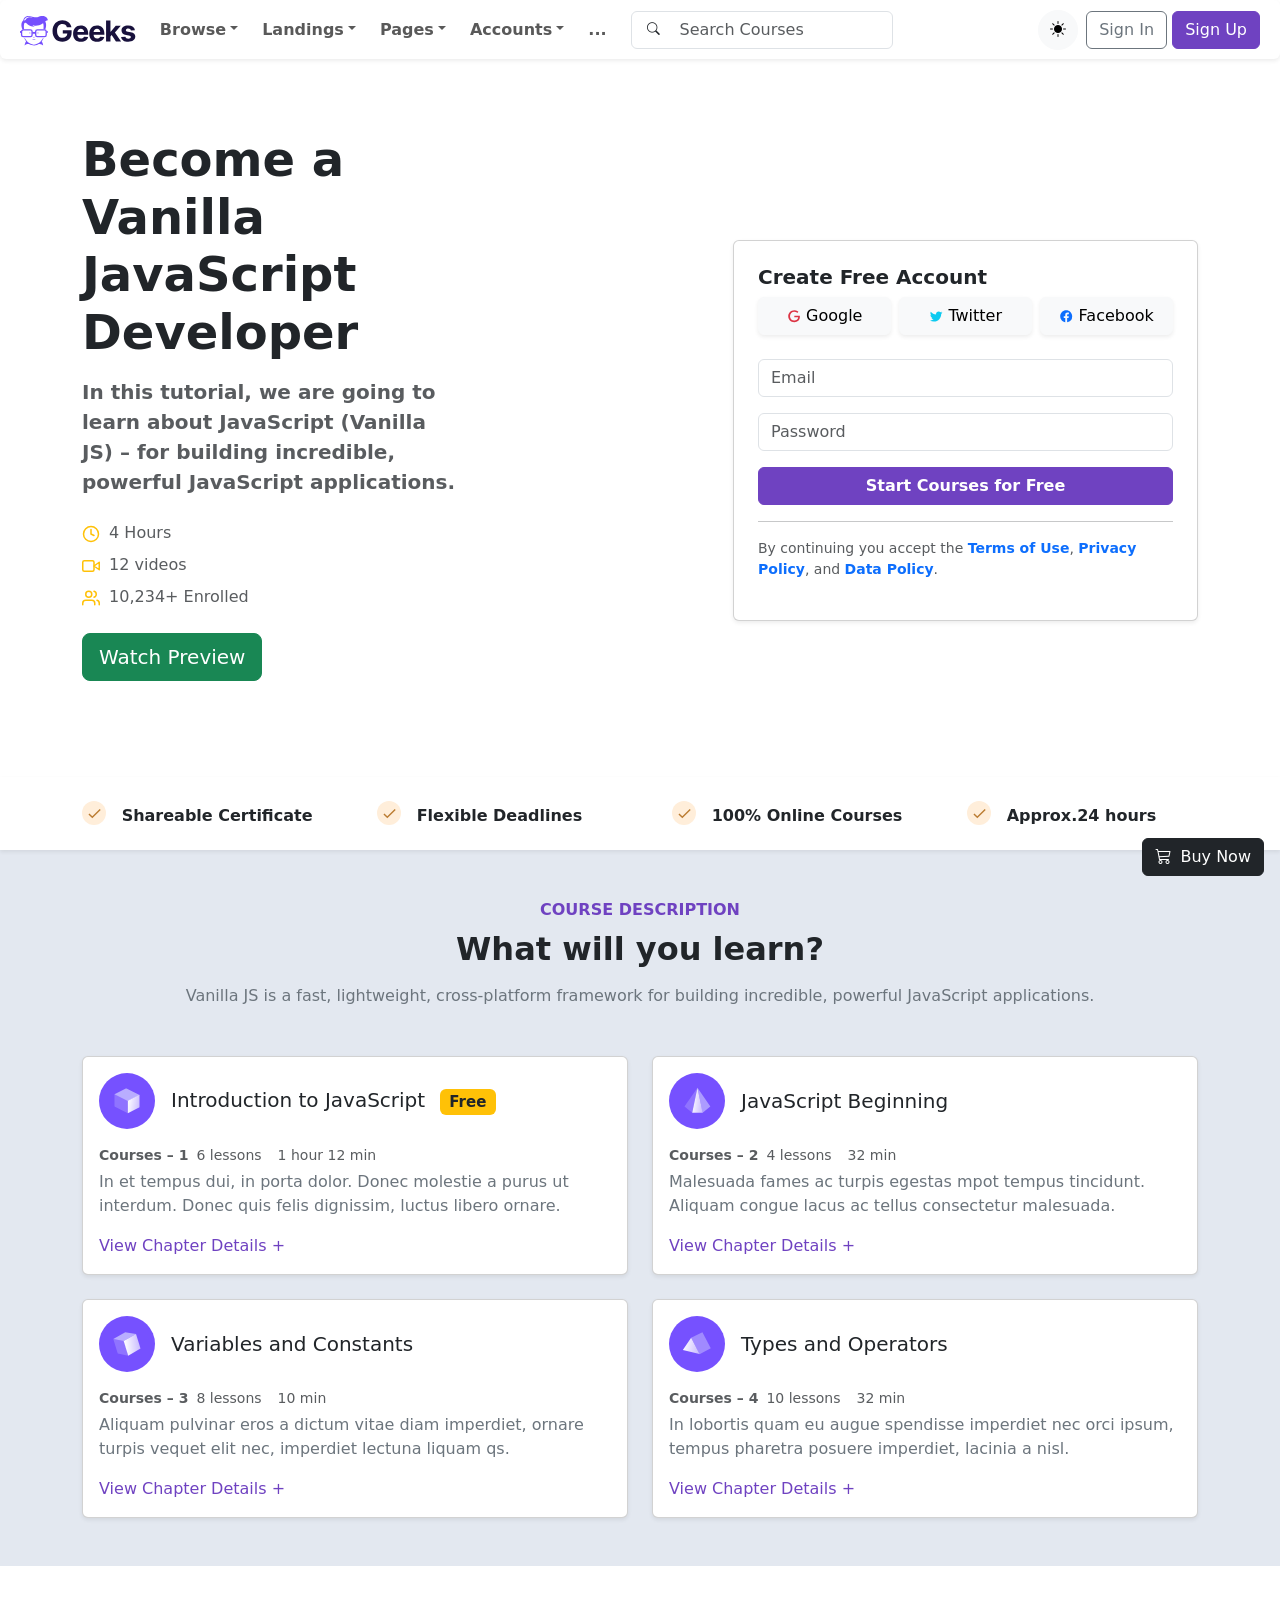
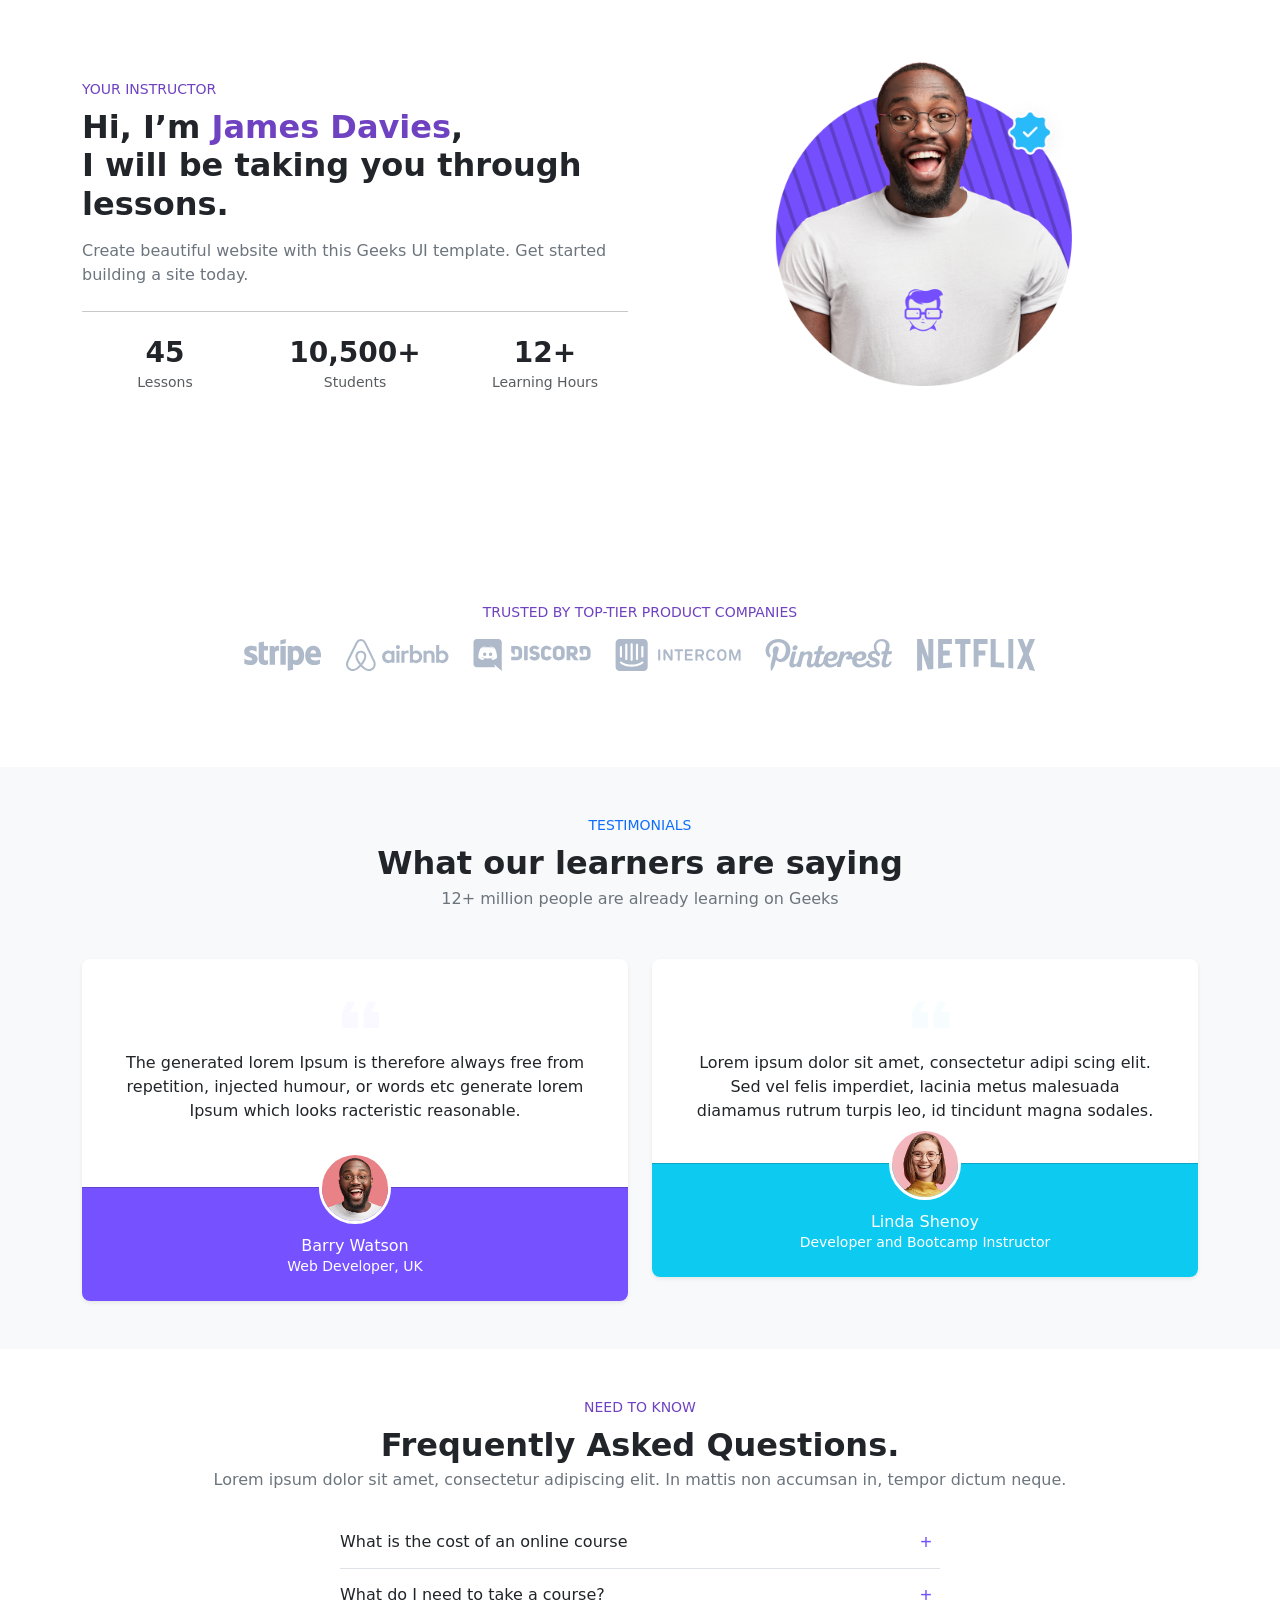
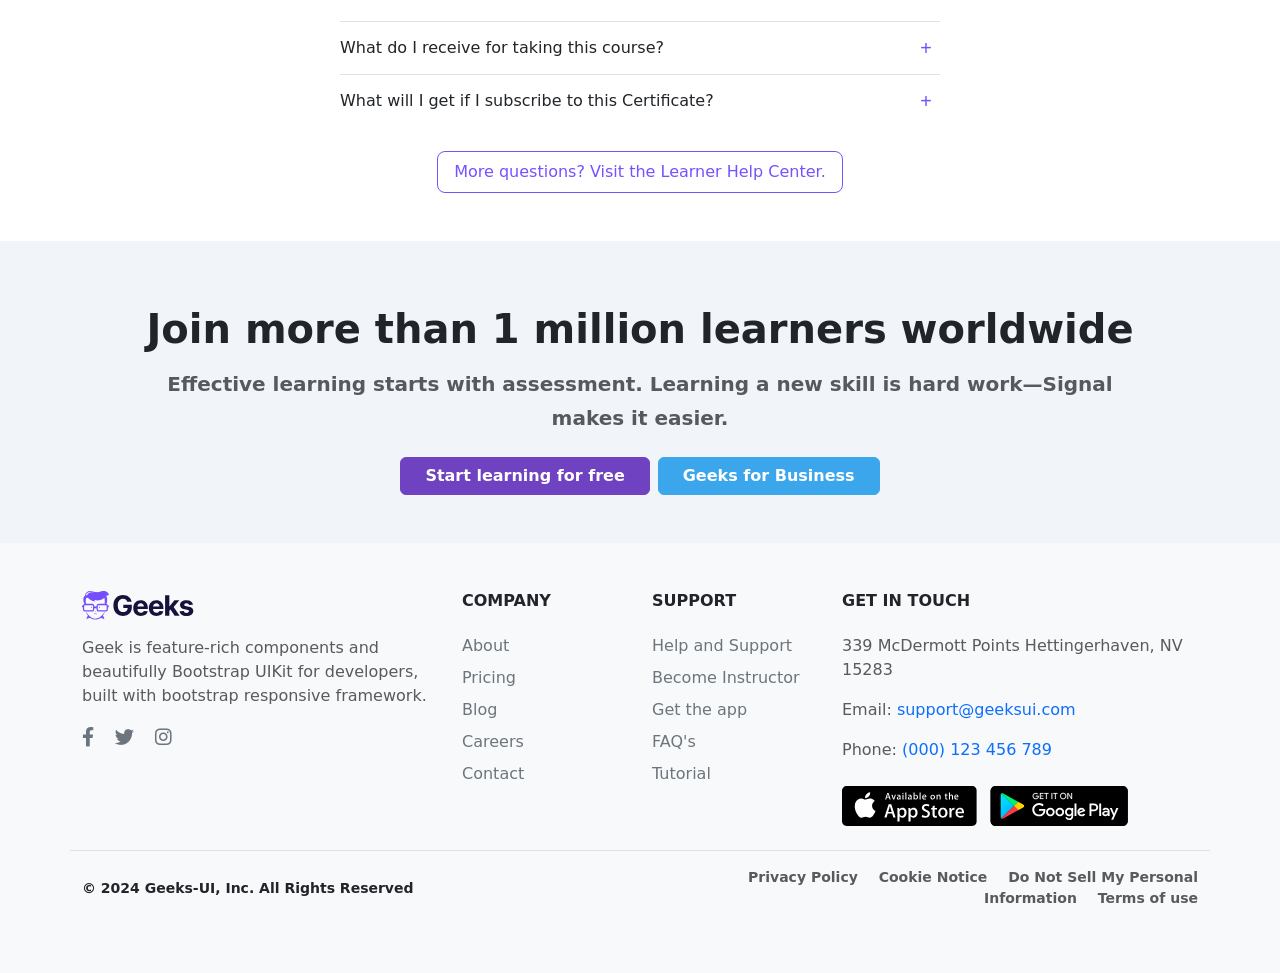
==== commit 9cc5c255: "check marks fixed" ====
--- a/index.html
+++ b/index.html
@@ -290,7 +290,7 @@
             <!-- Buttons -->
             <!-- Top layout: shown only on lg and larger screens -->
             <div
-              class="d-none d-lg-flex flex-column flex-sm-row align-items-start align-items-lg-center mt-3 mt-lg-0 ms-lg-auto gap-2"
+              class="d-none d-lg-flex flex-row flex-lg-row align-items-start align-items-lg-center mt-3 mt-lg-0 ms-lg-auto gap-2"
             >
               <button
                 class="btn btn-light rounded-circle d-flex justify-content-center align-items-center"
@@ -306,7 +306,7 @@
 
             <!-- Mobile layout: shown only on screens smaller than lg -->
             <div
-              class="d-flex d-lg-none justify-content-between align-items-center w-100 mt-3 mt-lg-0"
+              class="d-flex flex-row d-lg-none justify-content-between align-items-center w-100 mt-3 mt-lg-0"
             >
               <!-- Left side: Sun button -->
               <button
@@ -528,8 +528,8 @@
           <div class="col-lg-3 col-md-6 col-sm-12">
             <div class="text-dark fw-semi-bold lh-1 fs-4 mb-3 mb-lg-0">
               <span
-                class="d-inline-flex justify-content-center align-items-center rounded-circle bg-warning text-white me-2"
-                style="width: 32px; height: 32px"
+                class="d-inline-flex justify-content-center align-items-center rounded-circle bg-light-warning text-dark-warning me-2"
+                style="width: 24px; height: 24px"
               >
                 <svg
                   viewBox="0 0 24 24"
@@ -549,8 +549,8 @@
           <div class="col-lg-3 col-md-6 col-sm-12">
             <div class="text-dark fw-semi-bold lh-1 fs-4 mb-3 mb-lg-0">
               <span
-                class="d-inline-flex justify-content-center align-items-center rounded-circle bg-warning text-white me-2"
-                style="width: 32px; height: 32px"
+                class="d-inline-flex justify-content-center align-items-center rounded-circle bg-light-warning text-dark-warning me-2"
+                style="width: 24px; height: 24px"
               >
                 <svg
                   viewBox="0 0 24 24"
@@ -570,8 +570,8 @@
           <div class="col-lg-3 col-md-6 col-sm-12">
             <div class="text-dark fw-semi-bold lh-1 fs-4 mb-3 mb-lg-0">
               <span
-                class="d-inline-flex justify-content-center align-items-center rounded-circle bg-warning text-white me-2"
-                style="width: 32px; height: 32px"
+                class="d-inline-flex justify-content-center align-items-center rounded-circle bg-light-warning text-dark-warning me-2"
+                style="width: 24px; height: 24px"
               >
                 <svg
                   viewBox="0 0 24 24"
@@ -591,8 +591,8 @@
           <div class="col-lg-3 col-md-6 col-sm-12">
             <div class="text-dark fw-semi-bold lh-1 fs-4 mb-3 mb-lg-0">
               <span
-                class="d-inline-flex justify-content-center align-items-center rounded-circle bg-warning text-white me-2"
-                style="width: 32px; height: 32px"
+                class="d-inline-flex justify-content-center align-items-center rounded-circle bg-light-warning text-dark-warning me-2"
+                style="width: 24px; height: 24px"
               >
                 <svg
                   viewBox="0 0 24 24"
--- a/style.css
+++ b/style.css
@@ -56,7 +56,15 @@
 .custom-text-purple {
   color: #6f42c1;
 }
-
+.bg-light-warning {
+  opacity: 1;
+  background-color: #ffeeda !important;
+}
+.text-dark-warning {
+  opacity: 1;
+  color: rgba(194, 129, 53, 1) !important;
+  color: rgb(187, 124, 50) !important;
+}
 .custom-bg-purple {
   background-color: #6f42c1; /* Example purple - Adjust */
 }
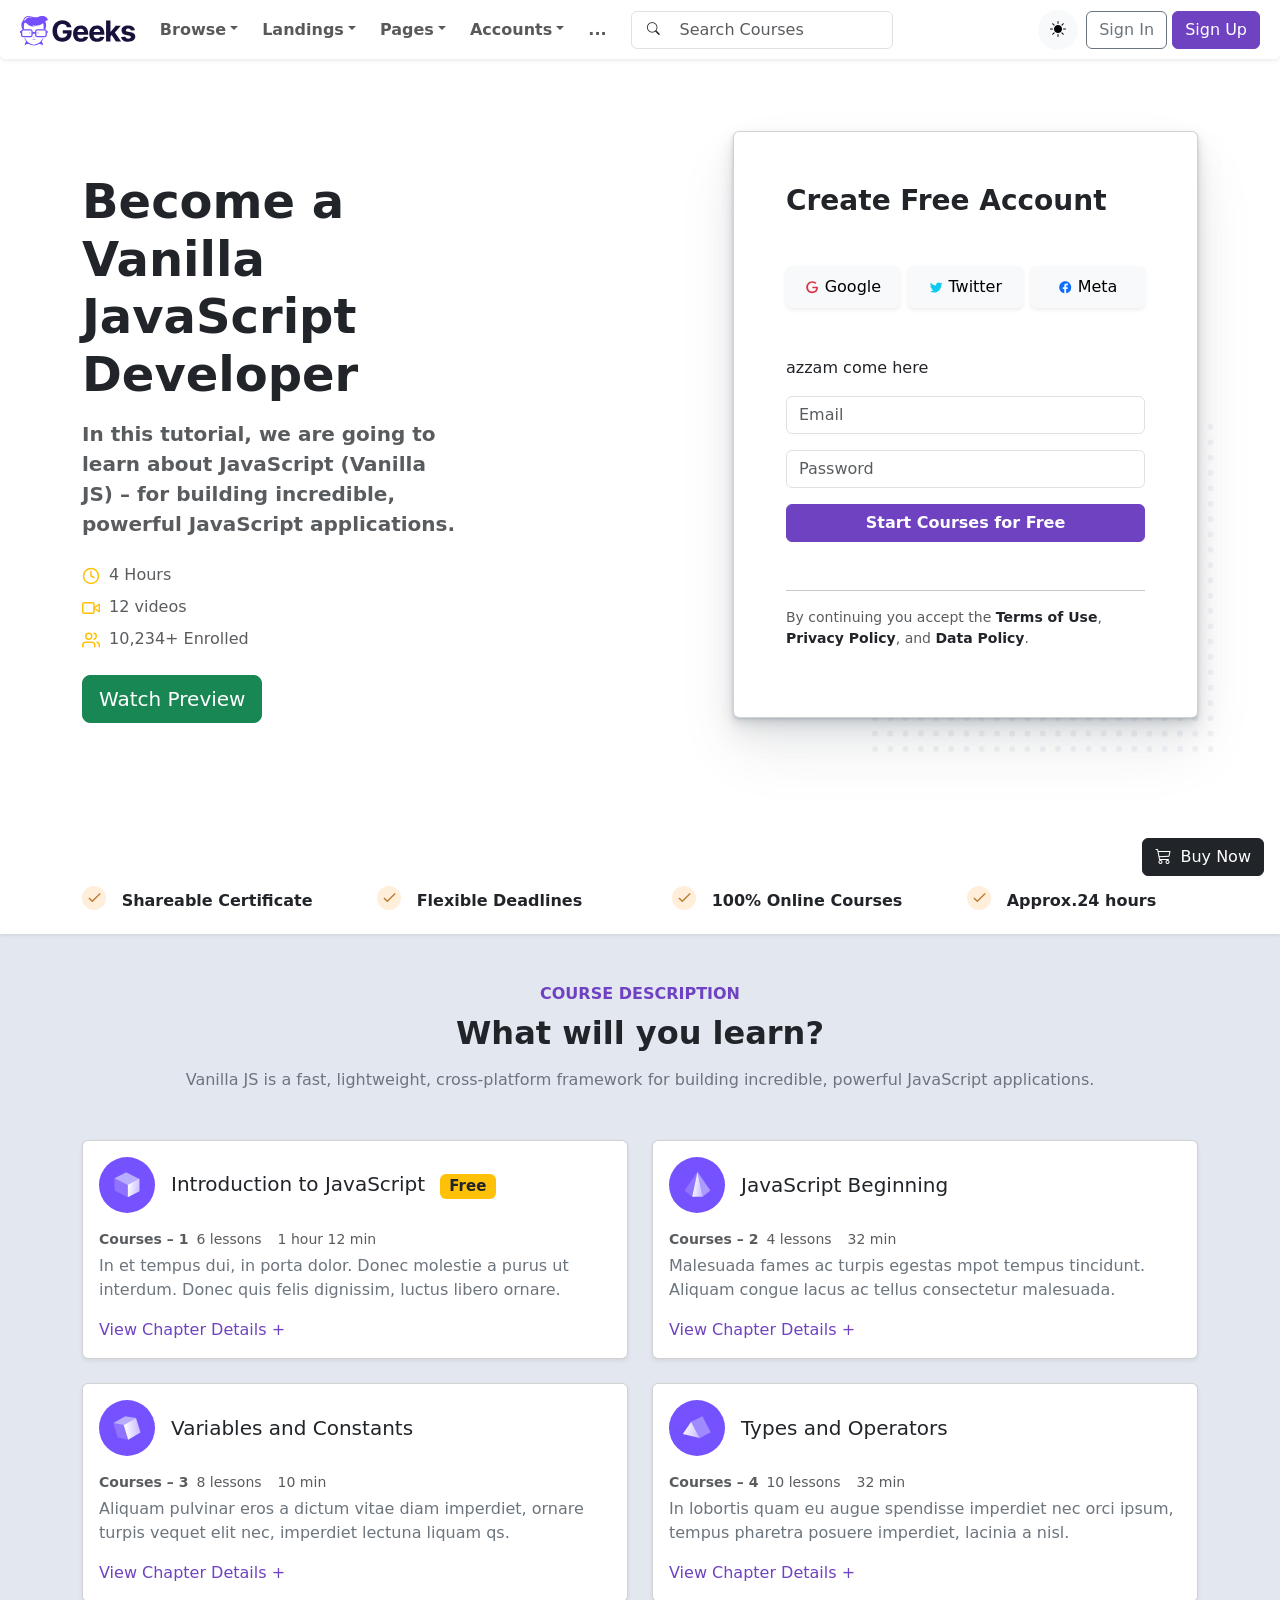
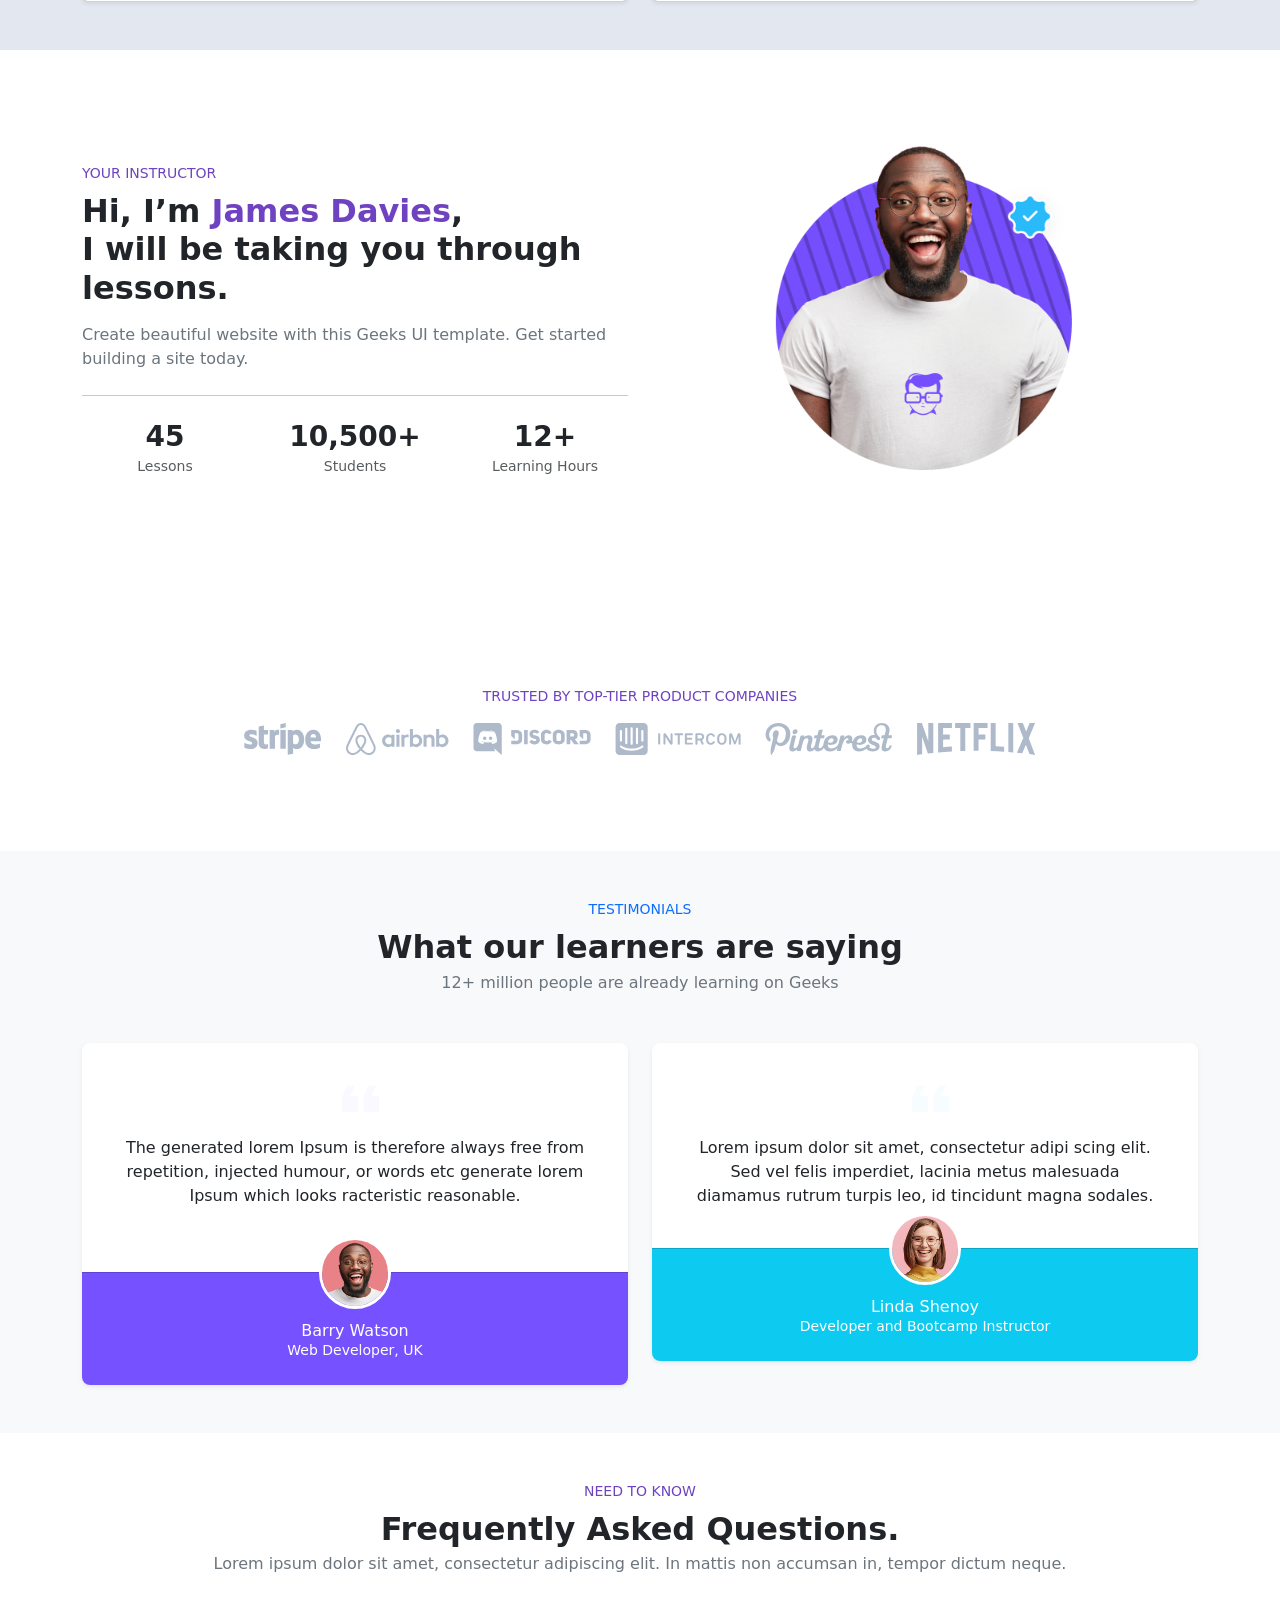
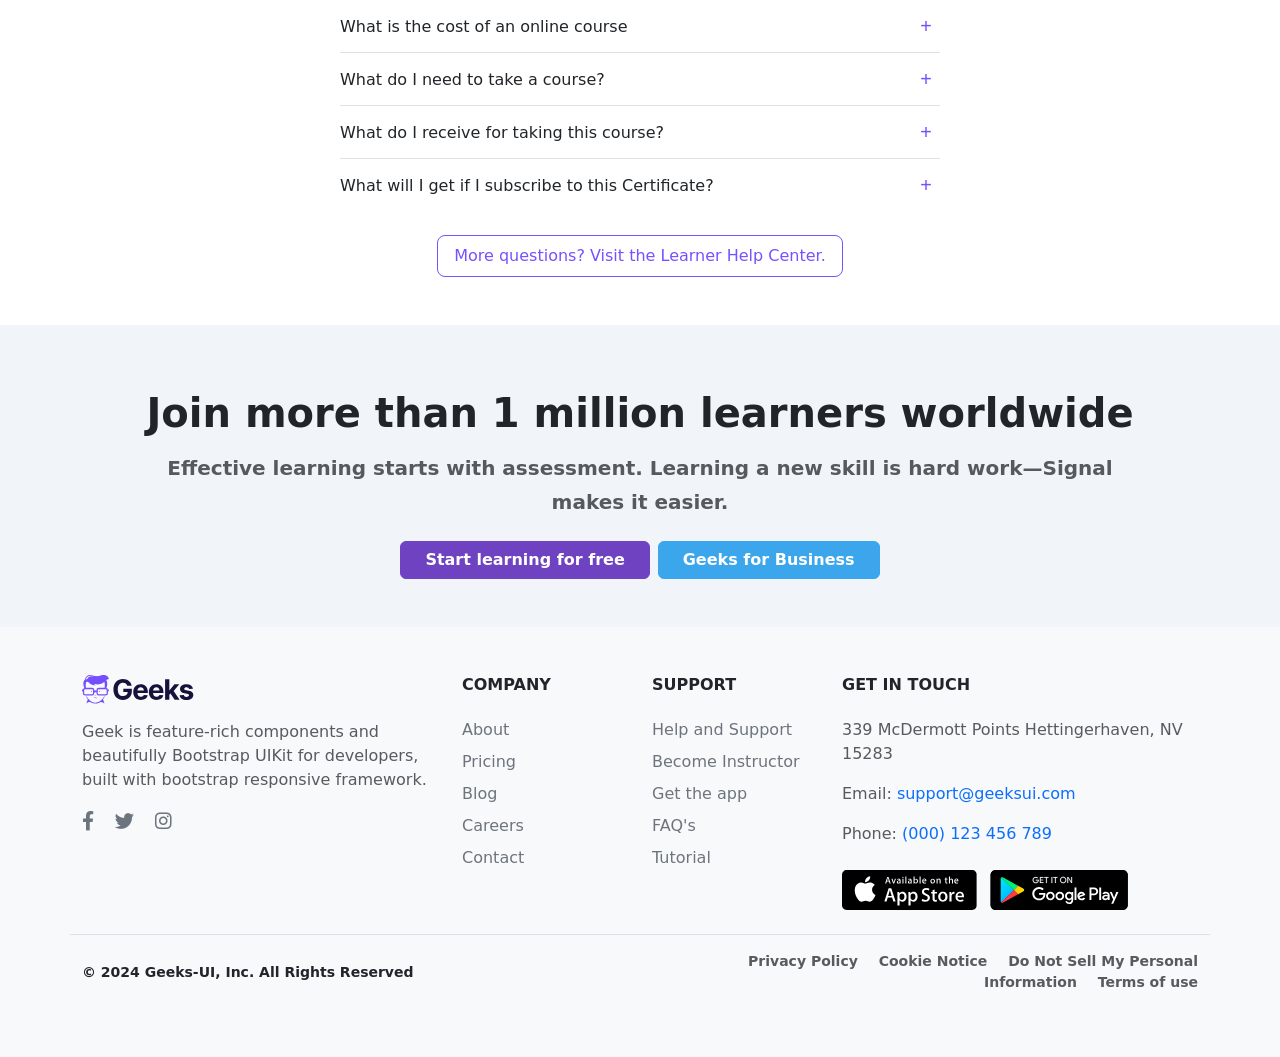
==== commit 9f7363d9: "final v2" ====
--- a/index.html
+++ b/index.html
@@ -412,15 +412,15 @@
           </div>
 
           <div class="col-lg-5">
-            <div class="card shadow-sm">
-              <div class="card-body p-4">
-                <h5 class="card-title fw-bold">Create Free Account</h5>
-
-                <div class="row g-2 mb-4">
+            <div class="card smooth-shadow-md p-5 z-1">
+              <div class="card-body p-1">
+                <h3 class="card-title fw-bold mb-5">Create Free Account</h3>
+
+                <div class="row g-2 mb-5">
                   <div class="col-4">
                     <button
                       type="button"
-                      class="btn btn-light shadow-sm w-100 btn-social"
+                      class="btn btn-light shadow-sm w-100 btn-social p-2"
                     >
                       <svg
                         viewBox="0 0 24 24"
@@ -439,7 +439,7 @@
                   <div class="col-4">
                     <button
                       type="button"
-                      class="btn btn-light shadow-sm w-100 btn-social"
+                      class="btn btn-light shadow-sm w-100 btn-social p-2"
                     >
                       <svg
                         viewBox="0 0 24 24"
@@ -458,7 +458,7 @@
                   <div class="col-4">
                     <button
                       type="button"
-                      class="btn btn-light shadow-sm w-100 btn-social"
+                      class="btn btn-light shadow-sm w-100 btn-social p-2"
                     >
                       <svg
                         viewBox="0 0 24 24"
@@ -471,11 +471,11 @@
                           style="fill: currentcolor"
                         ></path>
                       </svg>
-                      Facebook
+                      Meta
                     </button>
                   </div>
                 </div>
-
+                <p>azzam come here</p>
                 <form>
                   <div class="mb-3">
                     <input
@@ -493,7 +493,7 @@
                       placeholder="Password"
                     />
                   </div>
-                  <div class="d-grid">
+                  <div class="d-grid mb-5">
                     <button
                       type="submit"
                       class="btn btn-primary fw-bold custom-btn-purple"
@@ -506,18 +506,34 @@
                 <hr />
                 <p class="small text-muted mt-3">
                   By continuing you accept the
-                  <a href="#" class="text-decoration-none fw-semibold"
+                  <a href="#" class="text-decoration-none fw-semibold text-dark"
                     >Terms of Use</a
                   >,
-                  <a href="#" class="text-decoration-none fw-semibold"
+                  <a href="#" class="text-decoration-none fw-semibold text-dark"
                     >Privacy Policy</a
                   >, and
-                  <a href="#" class="text-decoration-none fw-semibold"
+                  <a href="#" class="text-decoration-none fw-semibold text-dark"
                     >Data Policy</a
                   >.
                 </p>
               </div>
             </div>
+            <section class="position-relative py-5">
+              <!-- … your section content … -->
+
+              <div class="position-relative">
+                <div
+                  class="position-absolute bottom-0 d-none d-md-block"
+                  style="right: -1rem; /* move 1rem past the right edge */"
+                >
+                  <img
+                    src="./images/dotted shadow.svg"
+                    alt=""
+                    class="opacity-25"
+                  />
+                </div>
+              </div>
+            </section>
           </div>
         </div>
       </div>
--- a/style.css
+++ b/style.css
@@ -90,6 +90,11 @@
 }
 
 /* --- Add more custom styles below --- */
+
+.smooth-shadow-md {
+  box-shadow: 0 1px 2px #151e2812, 0 2px 4px #151e2812, 0 4px 8px #151e2812,
+    0 8px 16px #151e2812, 0 16px 32px #151e2812, 0 32px 64px #151e2812 !important;
+}
 .form-control:focus {
   box-shadow: 0 0 0 0.02rem rgba(128, 0, 128, 0.25);
 
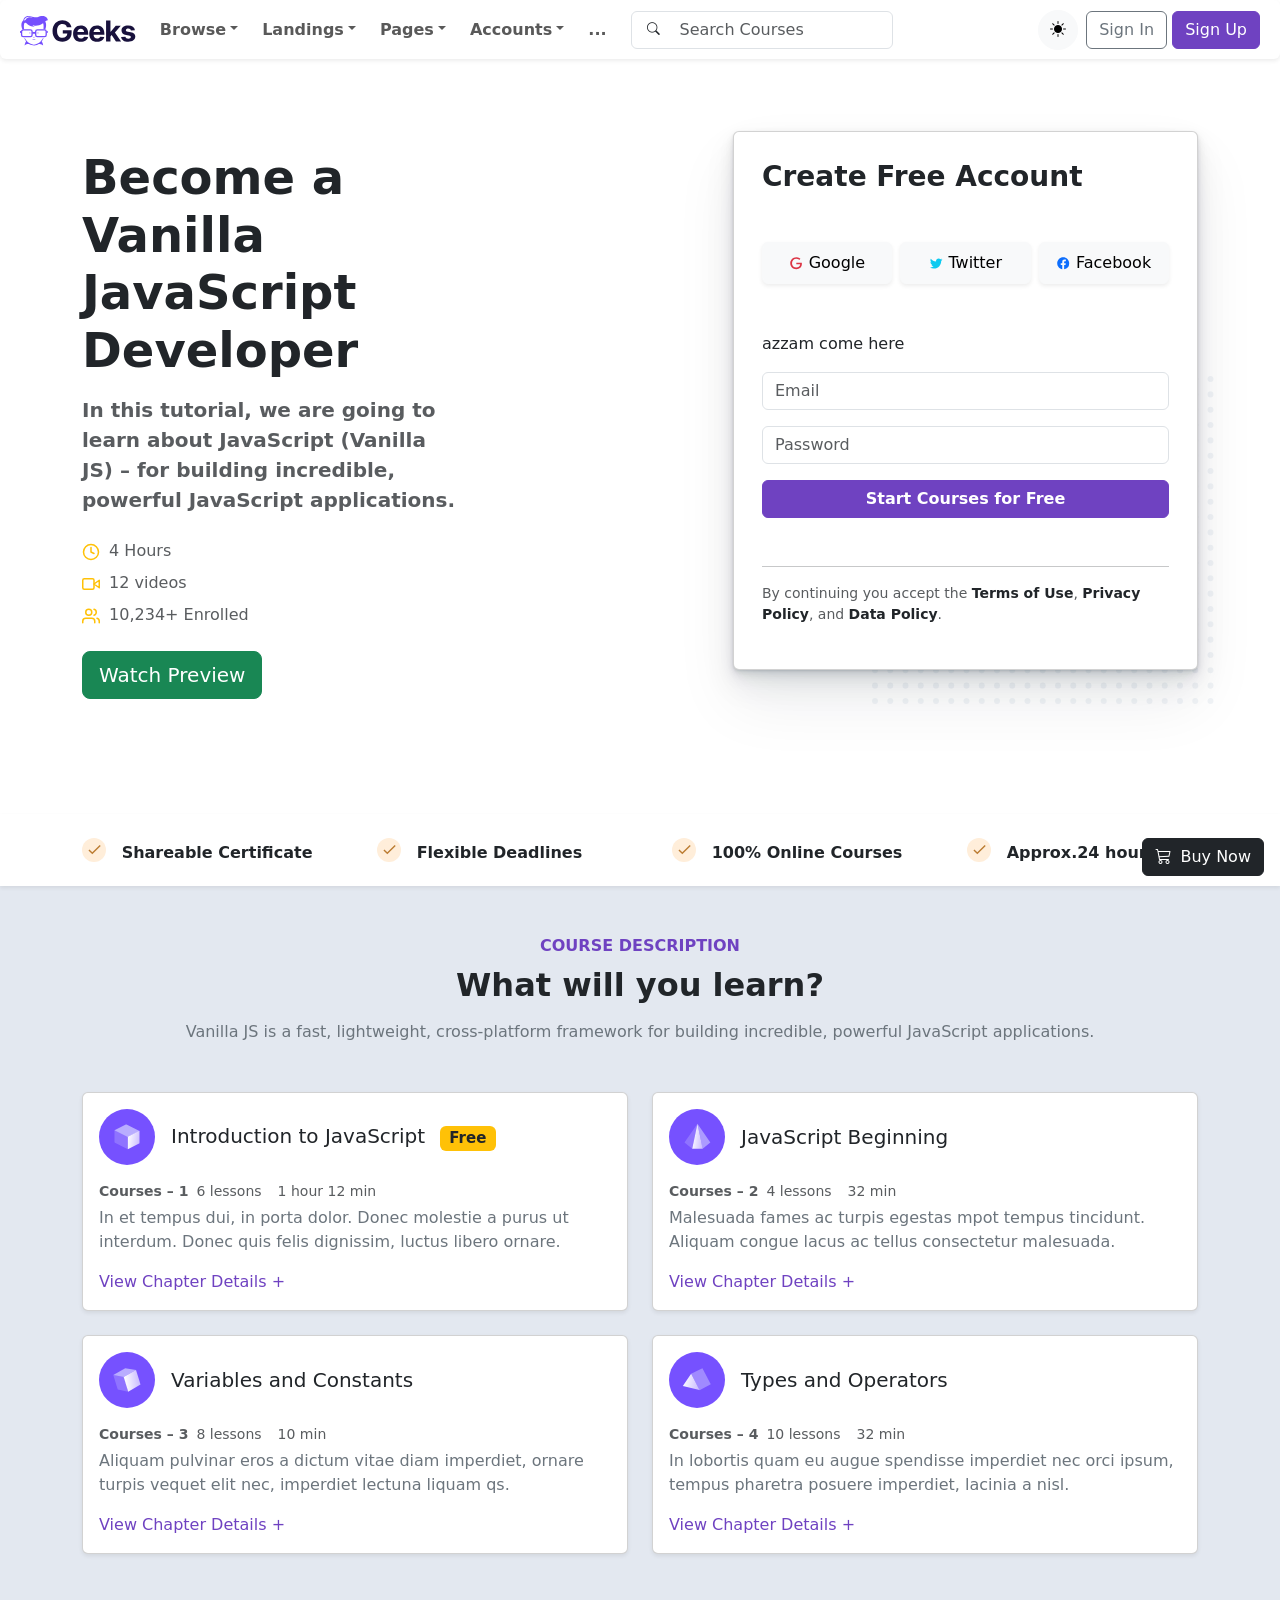
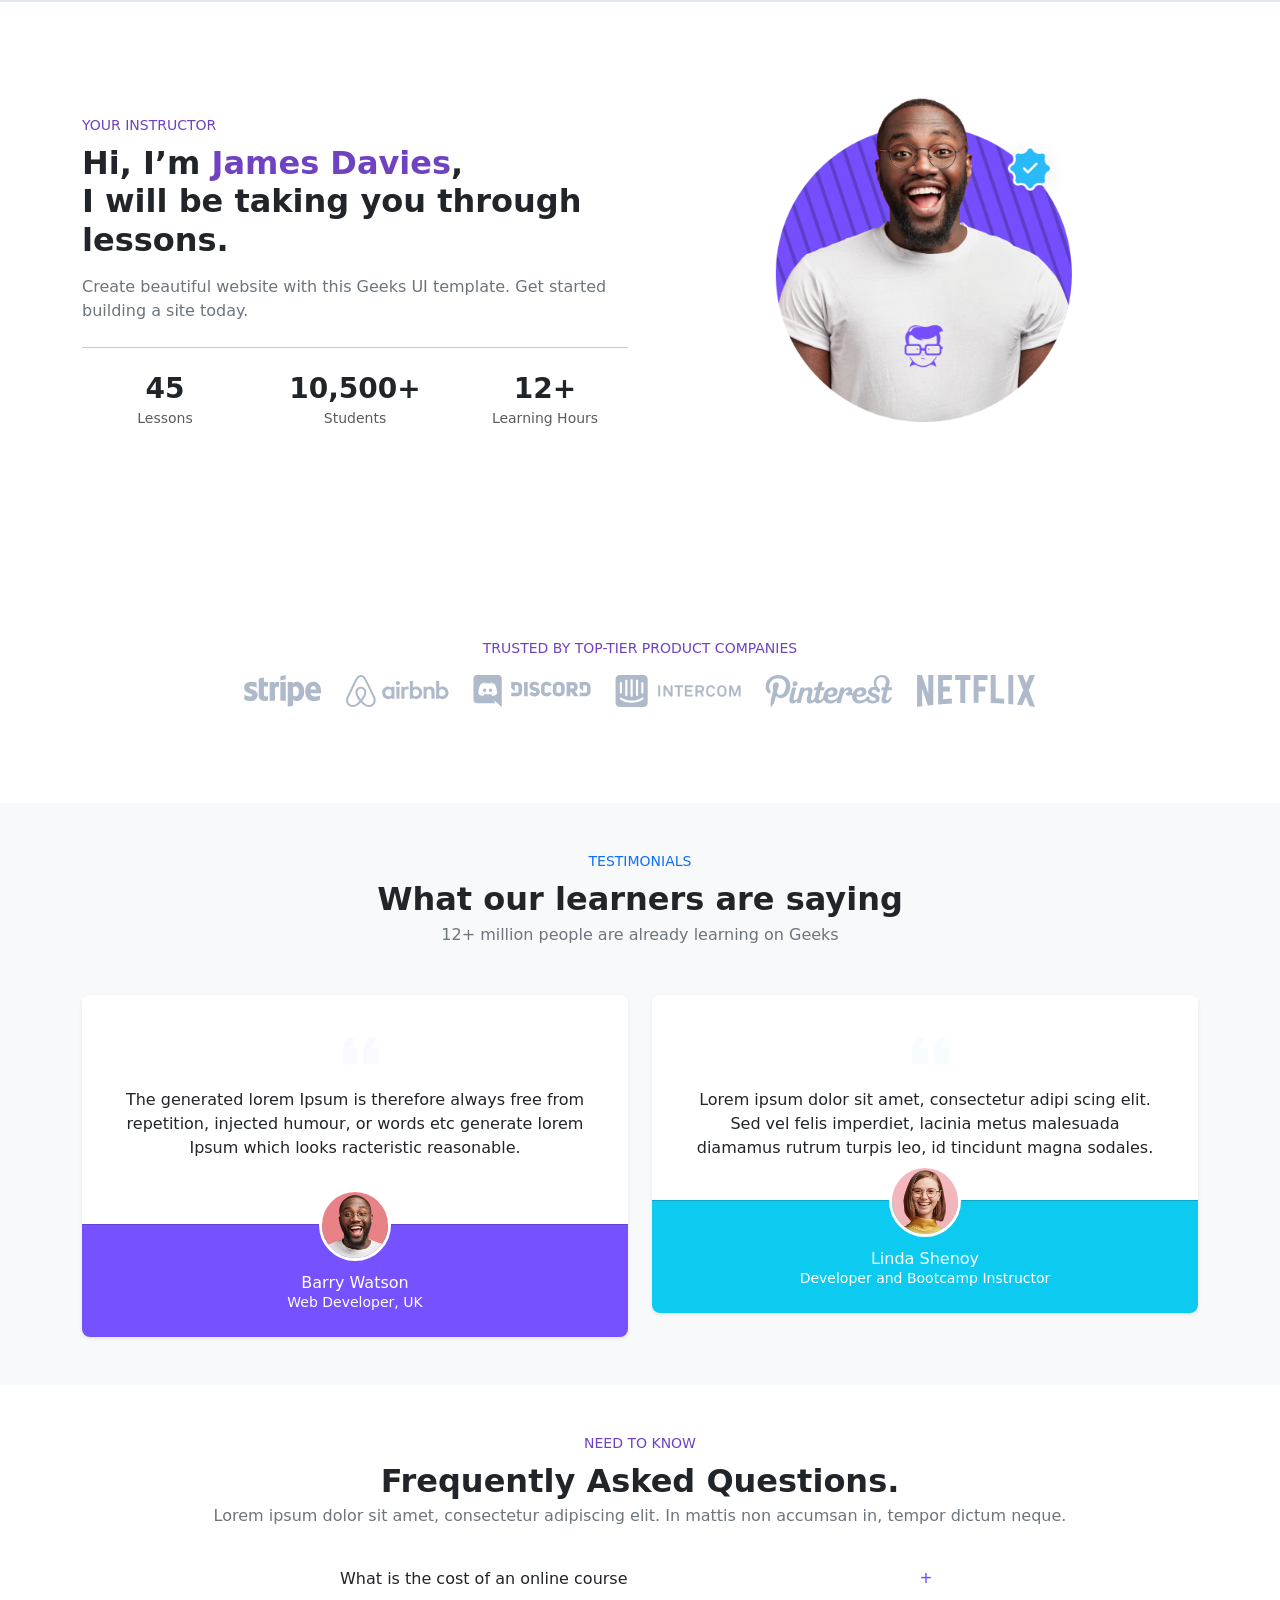
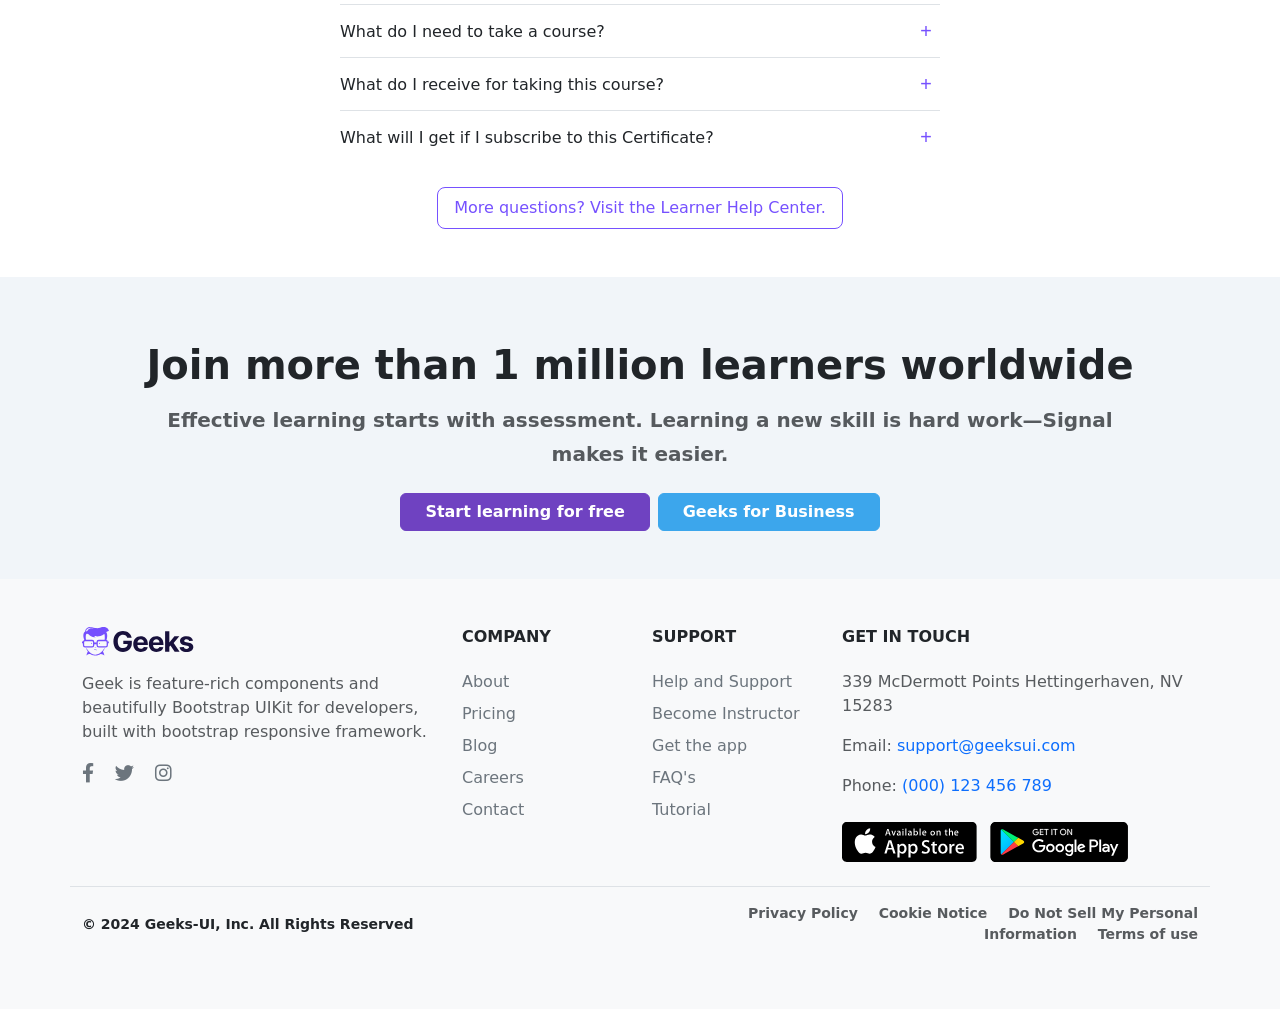
==== commit aa8af01b: "final fix" ====
--- a/index.html
+++ b/index.html
@@ -3,7 +3,7 @@
   <head>
     <meta charset="utf-8" />
     <meta name="viewport" content="width=device-width, initial-scale=1" />
-
+    <link rel="icon" href="./images/favicon.png" />
     <link
       href="https://cdn.jsdelivr.net/npm/bootstrap@5.3.3/dist/css/bootstrap.min.css"
       rel="stylesheet"
@@ -21,7 +21,7 @@
 
     <link rel="stylesheet" href="style.css" />
 
-    <title>Vanilla JavaScript Developer Course</title>
+    <title>Geeks React</title>
   </head>
   <body class="m-0 h-100">
     <section>
@@ -412,12 +412,13 @@
           </div>
 
           <div class="col-lg-5">
-            <div class="card smooth-shadow-md p-5 z-1">
+            <div class="card smooth-shadow-md p-4 z-1">
               <div class="card-body p-1">
                 <h3 class="card-title fw-bold mb-5">Create Free Account</h3>
 
-                <div class="row g-2 mb-5">
-                  <div class="col-4">
+                <!-- use row-cols-3 so 3 equal cols regardless of minor parent-width changes -->
+                <div class="row row-cols-3 gx-2 mb-5">
+                  <div class="col">
                     <button
                       type="button"
                       class="btn btn-light shadow-sm w-100 btn-social p-2"
@@ -436,7 +437,7 @@
                       Google
                     </button>
                   </div>
-                  <div class="col-4">
+                  <div class="col">
                     <button
                       type="button"
                       class="btn btn-light shadow-sm w-100 btn-social p-2"
@@ -455,7 +456,7 @@
                       Twitter
                     </button>
                   </div>
-                  <div class="col-4">
+                  <div class="col">
                     <button
                       type="button"
                       class="btn btn-light shadow-sm w-100 btn-social p-2"
@@ -471,11 +472,13 @@
                           style="fill: currentcolor"
                         ></path>
                       </svg>
-                      Meta
+                      Facebook
                     </button>
                   </div>
                 </div>
+
                 <p>azzam come here</p>
+
                 <form>
                   <div class="mb-3">
                     <input
@@ -518,13 +521,12 @@
                 </p>
               </div>
             </div>
+
             <section class="position-relative py-5">
-              <!-- … your section content … -->
-
               <div class="position-relative">
                 <div
                   class="position-absolute bottom-0 d-none d-md-block"
-                  style="right: -1rem; /* move 1rem past the right edge */"
+                  style="right: -1rem"
                 >
                   <img
                     src="./images/dotted shadow.svg"
